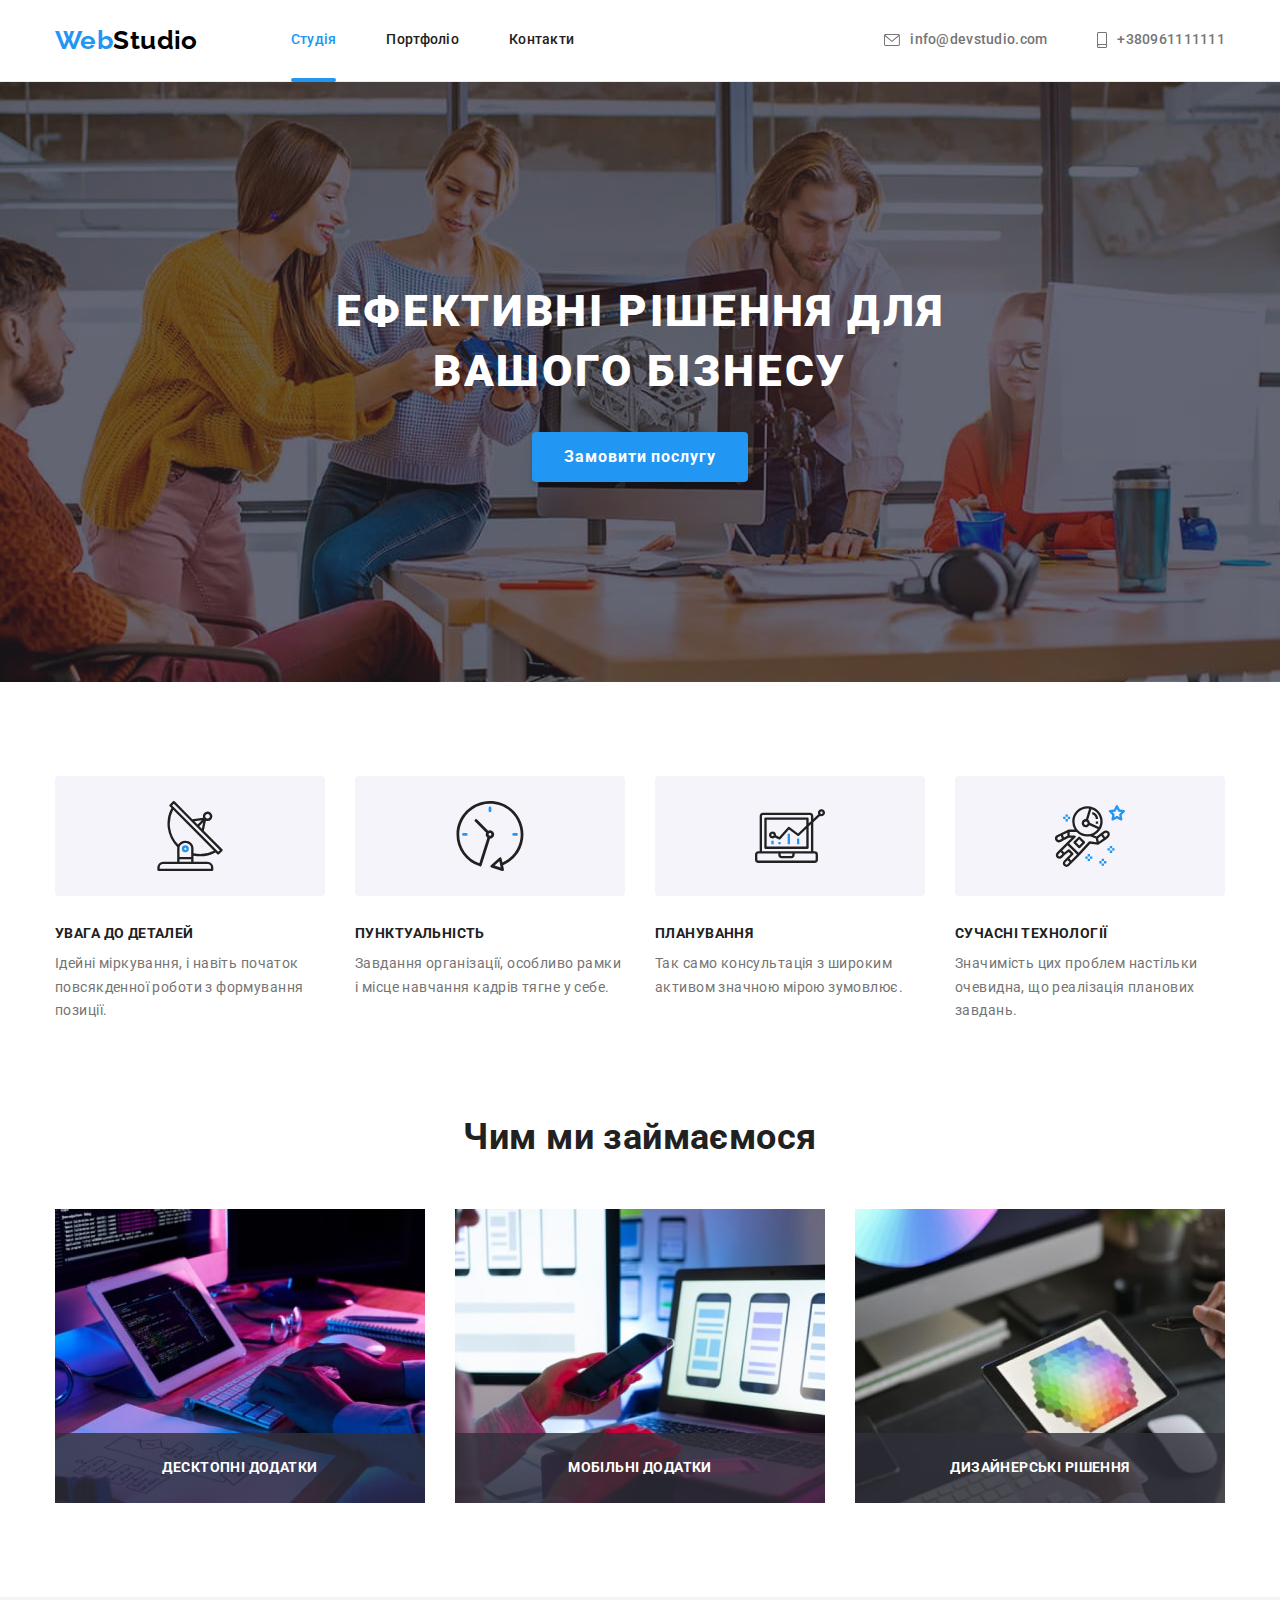
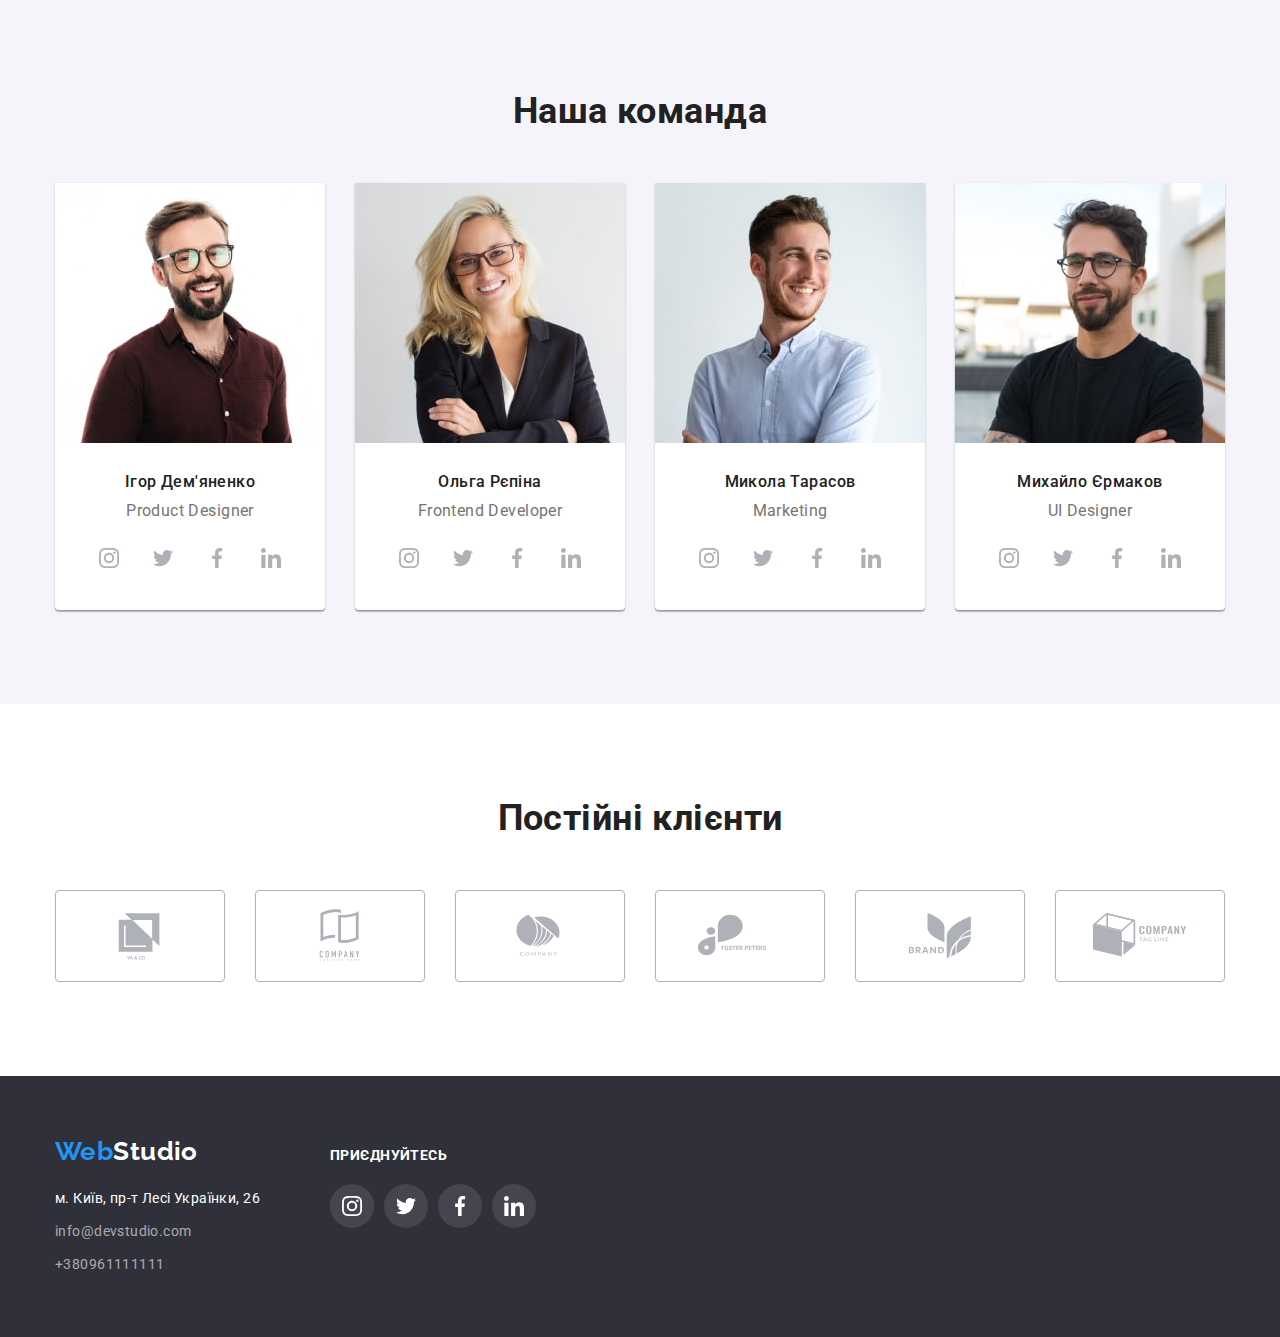
==== index.html @ 8d47d7c8 "start" ====
<!DOCTYPE html>
<html lang="uk">

<head>
    <meta charset="UTF-8" />
    <meta http-equiv="X-UA-Compatible" content="IE=edge" />
    <meta name="viewport" content="width=device-width, initial-scale=1.0" />
    <title>WebStudio</title>

    <link rel="preconnect" href="https://fonts.googleapis.com" />
    <link rel="preconnect" href="https://fonts.gstatic.com" crossorigin />
    <link
        href="https://fonts.googleapis.com/css2?family=Raleway:wght@700&family=Roboto:wght@400;500;700;900&display=swap"
        rel="stylesheet" />
    <link rel="stylesheet" href="https://cdn.jsdelivr.net/npm/modern-normalize@1.1.0/modern-normalize.min.css" />
    <link rel="stylesheet" href="./css/styles.css" />
</head>

<body>

    <header class="page-header">
        <div class="container header-wrap">
            <nav class="page-navigation navigation-wrap">
                <a class="link page-header-logo" href="./index.html" lang="en">
                    <span class="logo">Web</span>Studio
                </a>
                <ul class="list menu">
                    <li class="menu-item">
                        <a class="link menu-link current" href="./index.html">Студія</a>
                    </li>
                    <li class="menu-item">
                        <a class="link menu-link" href="./portfolio.html">Портфоліо</a>
                    </li>
                    <li class="menu-item">
                        <a class="link menu-link" href="#">Контакти</a>
                    </li>
                </ul>
            </nav>

            <ul class="list contact contact-wrap">
                <li class="contact-item">
                    <a class="link menu-contact" href="mailto:info@devstudio.com">
                        <svg aria-label="іконка конверт" class="contact-svg" width="16" height="12">
                            <use href="./images/icons.svg#icon-envelope"></use>
                        </svg>
                        info@devstudio.com</a>
                </li>
                <li class="contact-item">
                    <a class="link menu-contact" href="tel:+380961111111">
                        <svg aria-label="іконка телефон" class="contact-svg" width="10" height="16">
                            <use href="./images/icons.svg#icon-smartphone"></use>
                        </svg>
                        +380961111111</a>
                </li>
            </ul>
        </div>
    </header>

    <main>
        <section class="order order-wrap">
            <div class="container">
                <h1 class="order-text">Ефективні рішення для вашого бізнесу</h1>
                <button type="button" class="modal-open-btn" data-modal-open>Замовити послугу</button>
            </div>
        </section>

        <section class="features-section">
            <div class="container">

                <h2 class="hidden">Особливості</h2>

                <ul class="list specialty-list">

                    <li class="specialty">
                        <div class="features-box">
                            <svg aria-label="іконка антена" class="features-svg" width="70" height="70">
                                <use href="./images/icons.svg#icon-antenna"></use>
                            </svg>
                        </div>
                        <h3 class="specialty-main">Увага до деталей</h3>
                        <p class="specialty-item">
                            Ідейні міркування, і навіть початок повсякденної роботи з
                            формування позиції.
                        </p>
                    </li>

                    <li class="specialty">

                        <div class="features-box">
                            <svg aria-label="іконка годинник" class="features-svg" width="70" height="70">
                                <use href="./images/icons.svg#icon-clock"></use>
                            </svg>
                        </div>

                        <h3 class="specialty-main">Пунктуальність</h3>

                        <p class="specialty-item">
                            Завдання організації, особливо рамки і місце навчання кадрів тягне
                            у себе.
                        </p>
                    </li>

                    <li class="specialty">

                        <div class="features-box">
                            <svg aria-label="іконка діаграма" class="features-svg" width="70" height="70">
                                <use href="./images/icons.svg#icon-diagram"></use>
                            </svg>
                        </div>

                        <h3 class="specialty-main">Планування</h3>

                        <p class="specialty-item">
                            Так само консультація з широким активом значною мірою зумовлює.
                        </p>
                    </li>

                    <li class="specialty">

                        <div class="features-box">
                            <svg aria-label="іконка астронавт" class="features-svg" width="70" height="70">
                                <use href="./images/icons.svg#icon-astronaut"></use>
                            </svg>
                        </div>

                        <h3 class="specialty-main">Сучасні технології</h3>

                        <p class="specialty-item">
                            Значимість цих проблем настільки очевидна, що реалізація планових
                            завдань.
                        </p>
                    </li>
                </ul>
            </div>

        </section>

        <section class="propositions-section">
            <div class="container">

                <h2 class="propositions-title">Чим ми займаємося</h2>

                <ul class="list propositions-list">

                    <li class="propositions-items">
                        <img class="propositions-img" src="./images/box_1-min.jpg" alt="Працює за комп'ютером"
                            width="370" />
                        <p class="image-overlay">Десктопні додатки</p>
                    </li>

                    <li class="propositions-items">
                        <img class="propositions-img" src="./images/box_2-min.jpg" alt="Тримає телефон в руці"
                            width="370" />
                        <p class="image-overlay">Мобільні додатки</p>
                    </li>

                    <li class="propositions-items">
                        <img class="propositions-img" src="./images/box_3-min.jpg" alt="Планшет в руках" width="370" />
                        <p class="image-overlay">Дизайнерські рішення</p>
                    </li>

                </ul>
            </div>
        </section>

        <section class="our-team">

            <div class="container">

                <h2 class="our-team-title">Наша команда</h2>

                <ul class="list our-team-list">

                    <li class="our-team-item">
                        <img class="our-team-img" src="./images/igor-min.jpg" alt="Усміхнений хлопець в окулярах"
                            width="270" height="260" />

                        <div class="our-team-wrap">

                            <h3 class="our-team-name">Ігор Дем'яненко</h3>
                            <p class="our-team-job">Product Designer</p>

                            <ul class="social-list list">

                                <li class="social-list-item">
                                    <a href="#" class="social-list-link">
                                        <svg aria-label="іконка інстаграм" class="social-list-icon">
                                            <use href="./images/icons.svg#icon-instagram"></use>
                                        </svg>
                                    </a>
                                </li>
                                <li class="social-list-item">
                                    <a href="#" class="social-list-link">
                                        <svg aria-label="іконка твіттер" class="social-list-icon">
                                            <use href="./images/icons.svg#icon-twitter"></use>
                                        </svg>
                                    </a>
                                </li>
                                <li class="social-list-item">
                                    <a href="#" class="social-list-link">
                                        <svg aria-label="іконка фейсбук" class="social-list-icon">
                                            <use href="./images/icons.svg#icon-facebook"></use>
                                        </svg>
                                    </a>
                                </li>
                                <li class="social-list-item">
                                    <a href="#" class="social-list-link">
                                        <svg aria-label="іконка линкедін" class="social-list-icon">
                                            <use href="./images/icons.svg#icon-linkedin"></use>
                                        </svg>
                                    </a>
                                </li>
                            </ul>
                        </div>
                    </li>
                    <li class="our-team-item">

                        <img class="our-team-img" src="./images/olga-min.jpg" alt="Усміхнена дівчина в окулярах"
                            width="270" height="260" />

                        <div class="our-team-wrap">

                            <h3 class="our-team-name">Ольга Рєпіна</h3>
                            <p class="our-team-job">Frontend Developer</p>

                            <ul class="social-list list">

                                <li class="social-list-item">
                                    <a href="#" class="social-list-link">
                                        <svg aria-label="іконка інстаграм" class="social-list-icon">
                                            <use href="./images/icons.svg#icon-instagram"></use>
                                        </svg>
                                    </a>
                                </li>
                                <li class="social-list-item">
                                    <a href="#" class="social-list-link">
                                        <svg aria-label="іконка твіттер" class="social-list-icon">
                                            <use href="./images/icons.svg#icon-twitter"></use>
                                        </svg>
                                    </a>
                                </li>
                                <li class="social-list-item">
                                    <a href="#" class="social-list-link">
                                        <svg aria-label="іконка фейсбук" class="social-list-icon">
                                            <use href="./images/icons.svg#icon-facebook"></use>
                                        </svg>
                                    </a>
                                </li>
                                <li class="social-list-item">
                                    <a href="#" class="social-list-link">
                                        <svg aria-label="іконка линкедін" class="social-list-icon">
                                            <use href="./images/icons.svg#icon-linkedin"></use>
                                        </svg>
                                    </a>
                                </li>
                            </ul>

                        </div>

                    </li>
                    <li class="our-team-item">

                        <img class="our-team-img" src="./images/nikolai-min.jpg"
                            alt="Усміхнений хлопець в білій рубашці" width="270" height="260" />

                        <div class="our-team-wrap">

                            <h3 class="our-team-name">Микола Тарасов</h3>
                            <p class="our-team-job">Marketing</p>

                            <ul class="social-list list">

                                <li class="social-list-item">
                                    <a href="#" class="social-list-link">
                                        <svg aria-label="іконка інстаграм" class="social-list-icon">
                                            <use href="./images/icons.svg#icon-instagram"></use>
                                        </svg>
                                    </a>
                                </li>
                                <li class="social-list-item">
                                    <a href="#" class="social-list-link">
                                        <svg aria-label="іконка твіттер" class="social-list-icon">
                                            <use href="./images/icons.svg#icon-twitter"></use>
                                        </svg>
                                    </a>
                                </li>
                                <li class="social-list-item">
                                    <a href="#" class="social-list-link">
                                        <svg aria-label="іконка фейсбук" class="social-list-icon">
                                            <use href="./images/icons.svg#icon-facebook"></use>
                                        </svg>
                                    </a>
                                </li>
                                <li class="social-list-item">
                                    <a href="#" class="social-list-link">
                                        <svg aria-label="іконка линкедін" class="social-list-icon">
                                            <use href="./images/icons.svg#icon-linkedin"></use>
                                        </svg>
                                    </a>
                                </li>
                            </ul>
                        </div>
                    </li>

                    <li class="our-team-item">

                        <img class="our-team-img" src="./images/mihail-min.jpg" alt="Усміхнений хлопець на вулиці"
                            width="270" height="260" />

                        <div class="our-team-wrap">

                            <h3 class="our-team-name">Михайло Єрмаков</h3>
                            <p class="our-team-job">UI Designer</p>

                            <ul class="social-list list">

                                <li class="social-list-item">
                                    <a href="#" class="social-list-link">
                                        <svg aria-label="іконка інстаграм" class="social-list-icon">
                                            <use href="./images/icons.svg#icon-instagram"></use>
                                        </svg>
                                    </a>
                                </li>
                                <li class="social-list-item">
                                    <a href="#" class="social-list-link">
                                        <svg aria-label="іконка твіттер" class="social-list-icon">
                                            <use href="./images/icons.svg#icon-twitter"></use>
                                        </svg>
                                    </a>
                                </li>
                                <li class="social-list-item">
                                    <a href="#" class="social-list-link">
                                        <svg aria-label="іконка фейсбук" class="social-list-icon">
                                            <use href="./images/icons.svg#icon-facebook"></use>
                                        </svg>
                                    </a>
                                </li>
                                <li class="social-list-item">
                                    <a href="#" class="social-list-link">
                                        <svg aria-label="іконка линкедін" class="social-list-icon">
                                            <use href="./images/icons.svg#icon-linkedin"></use>
                                        </svg>
                                    </a>
                                </li>
                            </ul>
                        </div>
                    </li>
                </ul>
            </div>
        </section>

        <section class="regular-clients">

            <div class="container regular-clients-box">

                <h2 class="regular-clients-title">Постійні клієнти</h2>

                <ul class="regular-clients-list list">
                    <li class="regular-clients-item">
                        <a href="#" class="regular-clients-link">
                            <svg class="regular-clients-icon">
                                <use href="./images/icons.svg#icon-logo-1"></use>
                            </svg>
                        </a>
                    </li>
                    <li class="regular-clients-item">
                        <a href="#" class="regular-clients-link">
                            <svg class="regular-clients-icon">
                                <use href="./images/icons.svg#icon-logo-2"></use>
                            </svg>
                        </a>
                    </li>
                    <li class="regular-clients-item">
                        <a href="#" class="regular-clients-link">
                            <svg class="regular-clients-icon">
                                <use href="./images/icons.svg#icon-logo-3"></use>
                            </svg>
                        </a>
                    </li>
                    <li class="regular-clients-item">
                        <a href="#" class="regular-clients-link">
                            <svg class="regular-clients-icon">
                                <use href="./images/icons.svg#icon-logo-4"></use>
                            </svg>
                        </a>
                    </li>
                    <li class="regular-clients-item">
                        <a href="#" class="regular-clients-link">
                            <svg class="regular-clients-icon">
                                <use href="./images/icons.svg#icon-logo-5"></use>
                            </svg>
                        </a>
                    </li>
                    <li class="regular-clients-item">
                        <a href="#" class="regular-clients-link">
                            <svg class="regular-clients-icon">
                                <use href="./images/icons.svg#icon-logo-6"></use>
                            </svg>
                        </a>
                    </li>
                </ul>
            </div>
        </section>
    </main>

    <footer class="bottom">
        <div class="container bottom-wrap">
            <div class="footer-wrap">
                <a class="link page-footer-logo" href="./index.html" lang="en">
                    <span class="logo">Web</span>Studio
                </a>
                <address class="bottom-contact">
                    <ul class="list bottom-list">
                        <li>
                            <a class="link bottom-address" href="https://goo.gl/maps/NDn8TdWgSY5vLWYKA" target="_blank"
                                rel="noopener noreferrer nofollow">м. Київ,
                                пр-т Лесі Українки, 26</a>

                        </li>
                        <li><a class="link bottom-address-tel-mail"
                                href="mailto:info@devstudio.com:">info@devstudio.com</a>
                        </li>
                        <li><a class="link bottom-address-tel-mail" href="tel:+380961111111">+380961111111</a></li>
                    </ul>
                </address>
            </div>

            <div class="footer-join">
                <h3 class="footer-join-title">приєднуйтесь</h3>
                <ul class="footer-social-list list">

                    <li class="footer-social-list-item">
                        <a href="#" class="footer-social-list-link">
                            <svg aria-label="іконка інстаграм" class="footer-social-list-icon">
                                <use href="./images/icons.svg#icon-instagram"></use>
                            </svg>
                        </a>
                    </li>
                    <li class="footer-social-list-item">
                        <a href="#" class="footer-social-list-link">
                            <svg aria-label="іконка твіттер" class="footer-social-list-icon">
                                <use href="./images/icons.svg#icon-twitter"></use>
                            </svg>
                        </a>
                    </li>
                    <li class="footer-social-list-item">
                        <a href="#" class="footer-social-list-link">
                            <svg aria-label="іконка фейсбук" class="footer-social-list-icon">
                                <use href="./images/icons.svg#icon-facebook"></use>
                            </svg>
                        </a>
                    </li>
                    <li class="footer-social-list-item">
                        <a href="#" class="footer-social-list-link">
                            <svg aria-label="іконка линкедін" class="footer-social-list-icon">
                                <use href="./images/icons.svg#icon-linkedin"></use>
                            </svg>
                        </a>
                    </li>
                </ul>
            </div>
        </div>
    </footer>
    <div class="backdrop is-hidden" data-modal>
        <div class="modal">
            <button type="button" class="modal-close-btn" data-modal-close>
                <svg class="modal-close-icon" width="18" height="18">
                    <use href="./images/icons.svg#icon-close"></use>
                </svg>
            </button>
        </div>
    </div>
    <script src="./js/modal.js"></script>
</body>

</html>
---- css/styles.css ----
:root {
    --primary-font-color: #212121;
    --secondary-font-color: #ffffff;
    --main-logo-color: #2196f3;
    --alternative-font-color: #757575;
    --order-background-color: #2f303a;
    --page-header-logo-color: #000000;
    --portfolio-select-list-background-color: #f5f4fa;
    --modal-open-btn-background-color: #188ce8;
    --bottom-address-tel-mail-color: rgba(255, 255, 255, 0.6);
    --icon-svg-color: #afb1b8;
    --border-color: #eeeeee;
    --bold-font: 500;
    --transparent-black: rgba(255, 255, 255, 0.1);
    --transition-time: 250ms;
    --transition-function: cubic-bezier(0.4, 0, 0.2, 1);
    --bg-image-overlay: rgba(47, 48, 58, 0.8);
    --bg-portfolio-overlay: rgba(33, 150, 243, 0.9);
    --backdrop-bg-color: rgba(0, 0, 0, 0.2);
    --shadow-border-color: rgba(0, 0, 0, 0.1);
    --btn-box-shadow-color: rgba(0, 0, 0, 0.15);
}

body {
    font-size: 14px;
    font-weight: 400;
    font-family: "Roboto", sans-serif;
    color: var(--primary-font-color);
    background-color: var(--secondary-font-color);
    letter-spacing: 0.03em;
}

h1,
h2,
h3,
h4,
p {
    margin-top: 0;
    margin-bottom: 0;
}

ul,
ol {
    margin-top: 0;
    margin-bottom: 0;
    padding-left: 0;
}
.link {
    text-decoration: none;
}
.list {
    list-style: none;
}
img {
    display: block;
}
button {
    cursor: pointer;
    border: none;
}
address {
    font-style: normal;
}
.hidden {
    position: absolute;
    white-space: nowrap;
    width: 1px;
    height: 1px;
    overflow: hidden;
    border: 0;
    padding: 0;
    clip-path: inset(50%);
    margin: -1px;
}
.menu-link.current {
    color: var(--main-logo-color);
    position: relative;
}
.current::after {
    content: "";
    display: block;
    position: absolute;
    bottom: -2px;
    width: 100%;
    height: 4px;
    border-radius: 2px;
    background-color: var(--main-logo-color);
}
.page-header-logo {
    font-family: "Raleway", sans-serif;
    font-weight: 700;
    font-size: 26px;
    line-height: 1.2;
    color: var(--page-header-logo-color);
    margin-right: 93px;
    padding-top: 25px;
    padding-bottom: 25px;
}
.logo {
    color: var(--main-logo-color);
}
.menu-link {
    font-weight: var(--bold-font);
    line-height: 1.14;
    letter-spacing: 0.02em;
    color: var(--primary-font-color);
    display: inline-block;
    padding-top: 32px;
    padding-bottom: 32px;
    transition-property: color;
    transition-duration: var(--transition-time);
    transition-timing-function: var(--transition-function);
}
.menu-contact {
    font-weight: var(--bold-font);
    line-height: 1.14;
    letter-spacing: 0.02em;
    color: var(--alternative-font-color);
    display: inline-block;
    padding-top: 32px;
    padding-bottom: 32px;
    display: flex;
    align-items: center;
    fill: currentColor;
    transition-property: color;
    transition-duration: var(--transition-time);
    transition-timing-function: var(--transition-function);
}
.menu-contact svg {
    margin-right: 10px;
}

/* .order { */

/* } */
.order-text {
    font-weight: 900;
    font-size: 44px;
    line-height: 1.36;
    text-align: center;
    letter-spacing: 0.06em;
    text-transform: uppercase;
    color: var(--secondary-font-color);
    width: 700px;
    margin-left: auto;
    margin-right: auto;
}
.modal-open-btn {
    background-color: var(--main-logo-color);
    font-weight: 700;
    font-size: 16px;
    line-height: 1.88;
    display: block;
    letter-spacing: 0.06em;
    color: var(--secondary-font-color);
    margin-left: auto;
    margin-right: auto;
    margin-top: 30px;
    width: 216px;
    height: 50px;
    border-radius: 4px;
    box-shadow: 0px 4px 4px var(--btn-box-shadow-color);
    transition-property: background-color;
    transition-duration: var(--transition-time);
    transition-timing-function: var(--transition-function);
}

.modal-open-btn:hover,
.modal-open-btn:focus {
    background: var(--modal-open-btn-background-color);
}
.menu-link:hover,
.menu-link:focus,
.menu-contact:hover,
.menu-contact:focus {
    color: var(--main-logo-color);
}
.specialty-main {
    font-size: inherit;
    font-weight: 700;
    line-height: 1.14;
    text-transform: uppercase;
    color: var(--primary-font-color);
    margin-bottom: 10px;
}
.specialty-item {
    line-height: 1.7;
    color: var(--alternative-font-color);
}
.propositions-title {
    font-weight: 700;
    font-size: 36px;
    line-height: 1.16;
    text-align: center;
    color: var(--primary-font-color);
    margin-bottom: 50px;
}
.our-team {
    background: var(--portfolio-select-list-background-color);
    padding-top: 94px;
    padding-bottom: 94px;
}
.our-team-title {
    font-weight: 700;
    font-size: 36px;
    line-height: 1.16;
    text-align: center;
    color: var(--primary-font-color);
    margin-bottom: 50px;
}
.our-team-item {
    background: var(--secondary-font-color);
    box-shadow: 0px 1px 3px rgba(0, 0, 0, 0.12), 0px 1px 1px rgba(0, 0, 0, 0.14),
        0px 2px 1px rgba(0, 0, 0, 0.2);
    border-radius: 0px 0px 4px 4px;
}
.our-team-wrap {
    padding: 30px;
}
.our-team-name {
    margin-bottom: 10px;
}
.our-team-name {
    font-weight: var(--bold-font);
    font-size: 16px;
    line-height: 1.18;
    text-align: center;
    color: var(--primary-font-color);
}

.our-team-job {
    font-size: 16px;
    line-height: 1.18;
    text-align: center;
    color: var(--alternative-font-color);
    margin-bottom: 16px;
}
.social-list {
    display: flex;
    justify-content: center;
    column-gap: 10px;
}
.social-list-link {
    display: flex;
    align-items: center;
    justify-content: center;
    width: 44px;
    height: 44px;
    border-radius: 50%;
    background-color: var(--secondary-font-color);
    color: var(--icon-svg-color);
    fill: currentColor;
    transition-property: background-color, color;
    transition-duration: var(--transition-time);
    transition-timing-function: var(--transition-function);
}
.social-list-link:hover,
.social-list-link:focus {
    background-color: var(--main-logo-color);
    color: var(--secondary-font-color);
}
.social-list-icon {
    width: 20px;
    height: 20px;
}

.bottom {
    background: var(--order-background-color);
    padding-top: 60px;
    padding-bottom: 60px;
}
.page-footer-logo {
    font-family: "Raleway", sans-serif;
    font-weight: 700;
    font-size: 26px;
    line-height: 1.2;
    color: var(--secondary-font-color);
    margin-bottom: 20px;
}
.bottom-address {
    font-style: normal;
    line-height: 1.7;
    color: var(--secondary-font-color);
    transition-property: color;
    transition-duration: var(--transition-time);
    transition-timing-function: var(--transition-function);
}
.bottom-address-tel-mail {
    font-style: normal;
    line-height: 1.7;
    color: var(--bottom-address-tel-mail-color);
}
.bottom-address:hover,
.bottom-address:focus,
.bottom-address-tel-mail:hover,
.bottom-address-tel-mail:focus {
    color: var(--main-logo-color);
}
.portfolio-section {
    padding-top: 94px;
    padding-bottom: 94px;
}
.portfolio-select-list button {
    background: var(--portfolio-select-list-background-color);
    border-radius: 4px;
    font-family: inherit;
    font-style: inherit;
    font-weight: var(--bold-font);
    font-size: 16px;
    line-height: 1.6;
    text-align: center;
    color: var(--primary-font-color);
    min-width: 73px;
    padding: 6px 22px;
    transition-property: background-color, color, box-shadow;
    transition-duration: var(--transition-time);
    transition-timing-function: var(--transition-function);
}
.portfolio-select-list button:hover,
.portfolio-select-list button:focus {
    background-color: var(--main-logo-color);
    color: var(--secondary-font-color);
    box-shadow: 0px 3px 1px var(--shadow-border-color),
        0px 1px 2px rgba(0, 0, 0, 0.08), 0px 2px 2px rgba(0, 0, 0, 0.12);
}
.portfolio-example-list h2 {
    font-weight: 700;
    font-size: 18px;
    line-height: 2;
    letter-spacing: 0.06em;
    color: var(--primary-font-color);
}

.portfolio-example-text {
    font-size: 16px;
    line-height: 1.9;
    color: var(--alternative-font-color);
    margin-top: 4px;
}
.container {
    width: 1200px;
    margin-left: auto;
    margin-right: auto;
    padding-left: 15px;
    padding-right: 15px;
}
.header-wrap {
    display: flex;
    justify-content: space-between;
}
.navigation-wrap {
    display: flex;
    justify-content: space-between;
}
.contact-wrap {
    display: flex;
}
.menu {
    display: flex;
}
.menu li {
    margin-right: 50px;
}
.menu-item:last-child {
    margin-right: 0px;
}
.contact-wrap li {
    margin-right: 50px;
}
.contact-item:last-child {
    margin-right: 0px;
}

.page-header {
    border-bottom: 1px solid #ececec;
}
.order-wrap {
    background: var(--order-background-color);
    padding-top: 200px;
    padding-bottom: 200px;
    background-image: linear-gradient(
            rgba(47, 48, 58, 0.4),
            rgba(47, 48, 58, 0.4)
        ),
        url("../images/background-image.jpg");

    background-size: 1600px 600px;
    background-repeat: no-repeat;
    background-position: center;
}
.features-section {
    padding-top: 94px;
    padding-bottom: 94px;
}
.specialty-list {
    display: flex;
}

.specialty {
    margin-right: 30px;
    width: 270px;
}
.specialty:last-child {
    margin-right: 0;
}
.features-box {
    display: flex;
    justify-content: center;
    align-items: center;
    background-color: var(--portfolio-select-list-background-color);
    border-radius: 4px;
    width: 270px;
    height: 120px;
    margin-bottom: 30px;
}

.propositions-section {
    padding-bottom: 94px;
}
.propositions-items {
    position: relative;
}

.propositions-list {
    display: flex;
    justify-content: space-between;
}
.propositions-items > .image-overlay {
    position: absolute;
    background-color: var(--bg-image-overlay);
    bottom: 0px;
    overflow: hidden;
    width: 370px;
    height: 70px;
    display: flex;
    justify-content: center;
    align-items: center;
    font-weight: 700;
    line-height: 1.14;
    text-align: center;
    text-transform: uppercase;
    color: var(--secondary-font-color);
}
.our-team-list {
    display: flex;
    justify-content: space-between;
}
.regular-clients {
    padding-top: 94px;
    padding-bottom: 94px;
}
.regular-clients-title {
    font-weight: 700;
    font-size: 36px;
    line-height: 1.16;
    text-align: center;
    color: var(--primary-font-color);
    margin-bottom: 50px;
}
.regular-clients-list {
    display: flex;
    justify-content: space-between;
}
.regular-clients-link {
    display: flex;
    justify-content: center;
    align-items: center;
    width: 170px;
    height: 92px;
    border: 1px solid;
    border-radius: 4px;
    color: var(--icon-svg-color);
    fill: currentColor;
    transition-property: border-color, color;
    transition-duration: var(--transition-time);
    transition-timing-function: var(--transition-function);
}
.regular-clients-link:hover,
.regular-clients-link:focus {
    color: var(--main-logo-color);
}
.regular-clients-icon {
    width: 106px;
    height: 60px;
}
.footer-wrap {
    display: flex;
    flex-direction: column;
}
.footer-join-title {
    font-size: inherit;
    font-weight: 700;
    line-height: 1.14;
    text-transform: uppercase;
    color: var(--secondary-font-color);
}

.bottom-list li {
    margin-bottom: 9px;
}
.bottom-list li:last-child {
    margin-bottom: 0;
}
.portfolio-select-list {
    display: flex;
    margin-bottom: 50px;
    justify-content: center;
}
.portfolio-select-list li:not(:last-child) {
    margin-right: 9px;
}
.portfolio-example-list {
    display: flex;
    flex-wrap: wrap;
    gap: 30px;
}

.portfolio-example-item {
    width: calc((100% - 2 * 30px) / 3);
}
.portfolio-example-link {
    display: block;

    transition-property: box-shadow;
    transition-duration: var(--transition-time);
    transition-timing-function: var(--transition-function);
}
.portfolio-example-link:hover,
.portfolio-example-link:focus {
    box-shadow: 0px 1px 1px rgba(0, 0, 0, 0.12), 0px 4px 4px rgba(0, 0, 0, 0.06),
        1px 4px 6px rgba(0, 0, 0, 0.16);
}

.portfolio-overlay-wrapper .portfolio-overlay {
    position: absolute;
    top: 0;
    left: 0;
    width: 100%;
    height: 100%;
    transform: translateY(100%);
    font-size: 18px;
    line-height: 1.56;
    color: var(--secondary-font-color);
    padding-top: 63px;
    padding-left: 24px;
    padding-right: 24px;
    padding-bottom: 24px;
    overflow: scroll;
    background-color: var(--bg-portfolio-overlay);
    transition-property: transform;
    transition-duration: var(--transition-time);
    transition-timing-function: var(--transition-function);
}
.portfolio-example-link:hover .portfolio-overlay-wrapper .portfolio-overlay,
.portfolio-example-link:focus .portfolio-overlay-wrapper .portfolio-overlay {
    transform: translateY(0%);
}
.portfolio-overlay-wrapper {
    position: relative;
    overflow: hidden;
}
.portfolio-example-wrap {
    padding: 20px 24px;
    border-right: 1px solid var(--border-color);
    border-left: 1px solid var(--border-color);
    border-bottom: 1px solid var(--border-color);
}

.bottom-wrap {
    display: flex;
    align-items: baseline;
}
.footer-join {
    display: flex;
    flex-direction: column;
    margin-left: 70px;
}
.footer-social-list {
    display: flex;
    justify-content: center;
    margin-top: 20px;
    column-gap: 10px;
}
.footer-social-list-link {
    display: flex;
    align-items: center;
    justify-content: center;
    width: 44px;
    height: 44px;
    border-radius: 50%;
    background: var(--transparent-black);
    color: var(--secondary-font-color);
    fill: currentColor;
    transition-property: background-color;
    transition-duration: var(--transition-time);
    transition-timing-function: var(--transition-function);
}
.footer-social-list-link:hover,
.footer-social-list-link:focus {
    background-color: var(--main-logo-color);
    color: var(--secondary-font-color);
}
.footer-social-list-icon {
    width: 20px;
    height: 20px;
}

.backdrop {
    position: fixed;
    top: 0;
    left: 0;
    z-index: 100;
    width: 100%;
    height: 100%;
    background-color: var(--backdrop-bg-color);
    transition-property: opacity, visibility;
    transition-duration: var(--transition-time);
    transition-timing-function: var(--transition-function);
}
.backdrop.is-hidden {
    visibility: hidden;
    opacity: 0;
    pointer-events: none;
}
.modal {
    position: absolute;
    top: 50%;
    left: 50%;
    transform: translate(-50%, -50%);
    width: 528px;
    height: 580px;
    background-color: var(--secondary-font-color);
}
.modal-close-btn {
    position: absolute;
    top: 8px;
    right: 8px;
    display: flex;
    align-items: center;
    justify-content: center;
    width: 30px;
    height: 30px;
    border-radius: 50%;
    background-color: transparent;
    border: 1px solid var(--shadow-border-color);
    padding: 0;
}
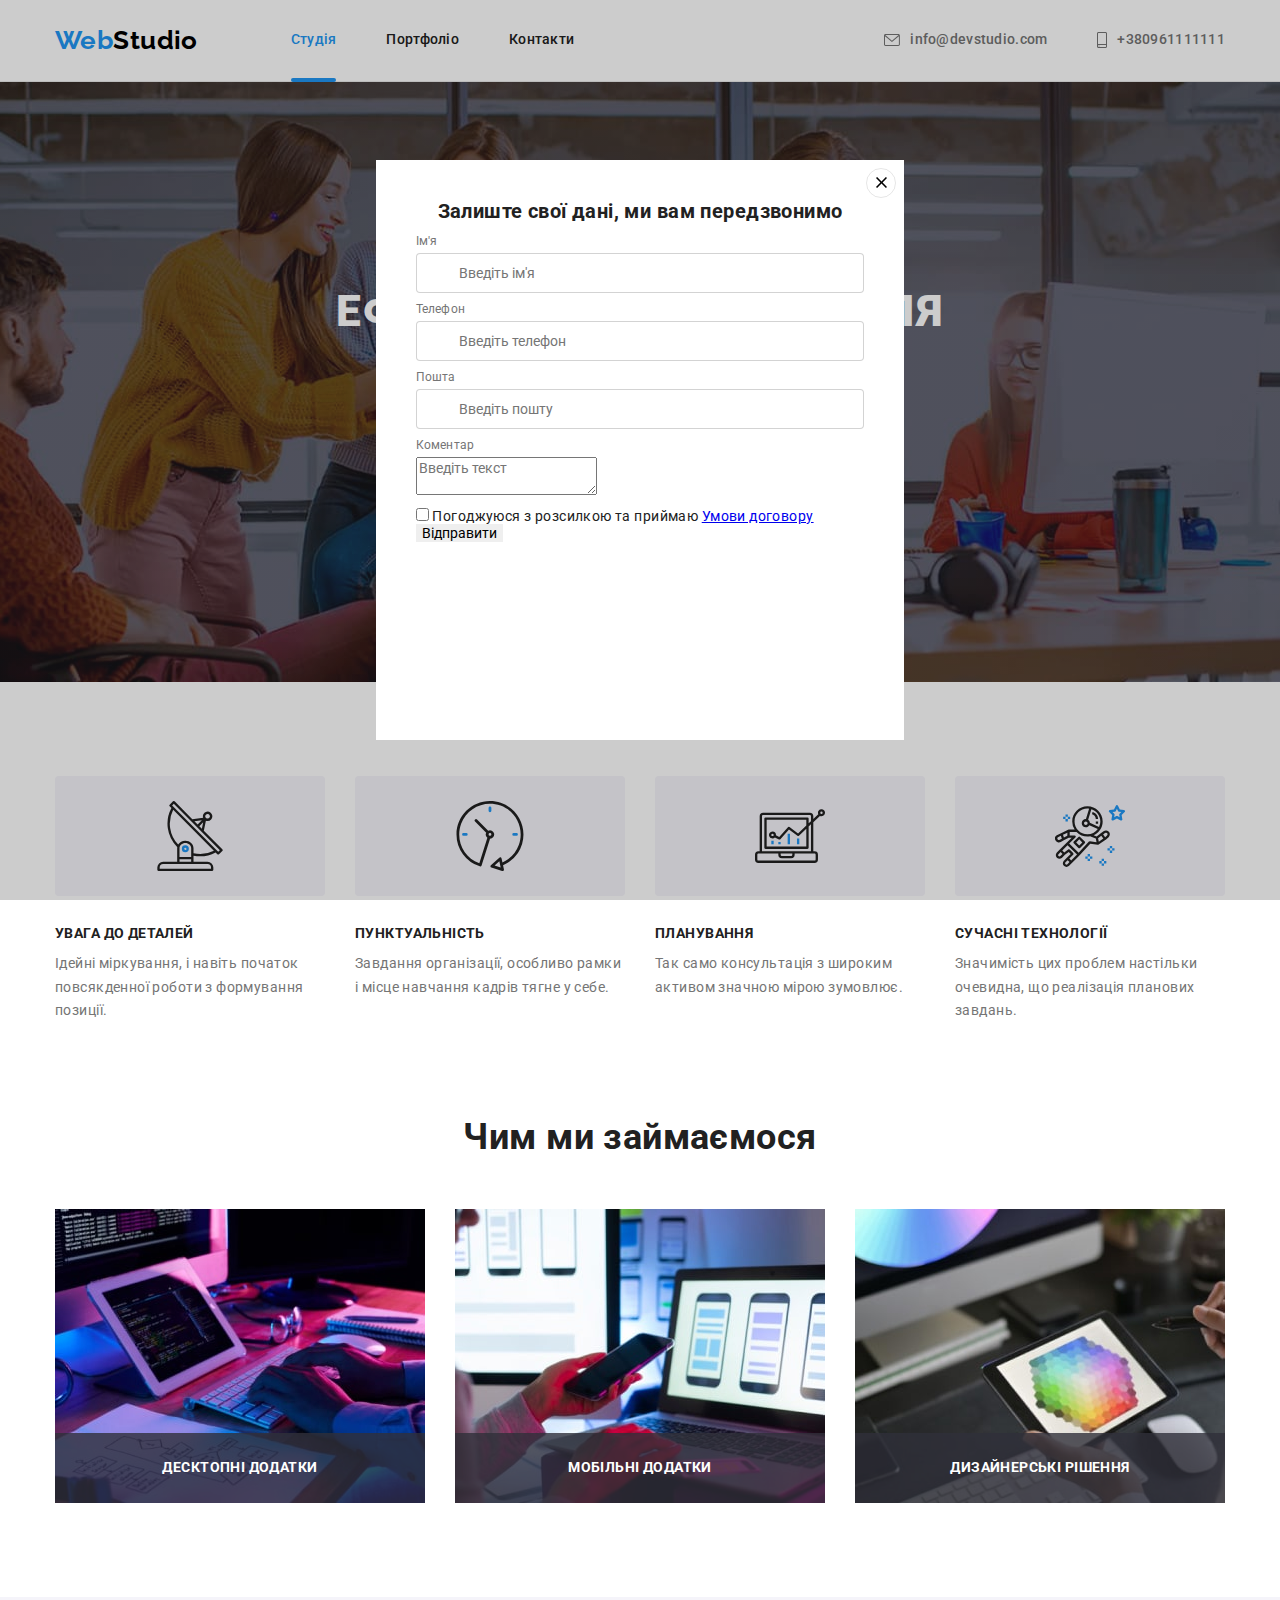
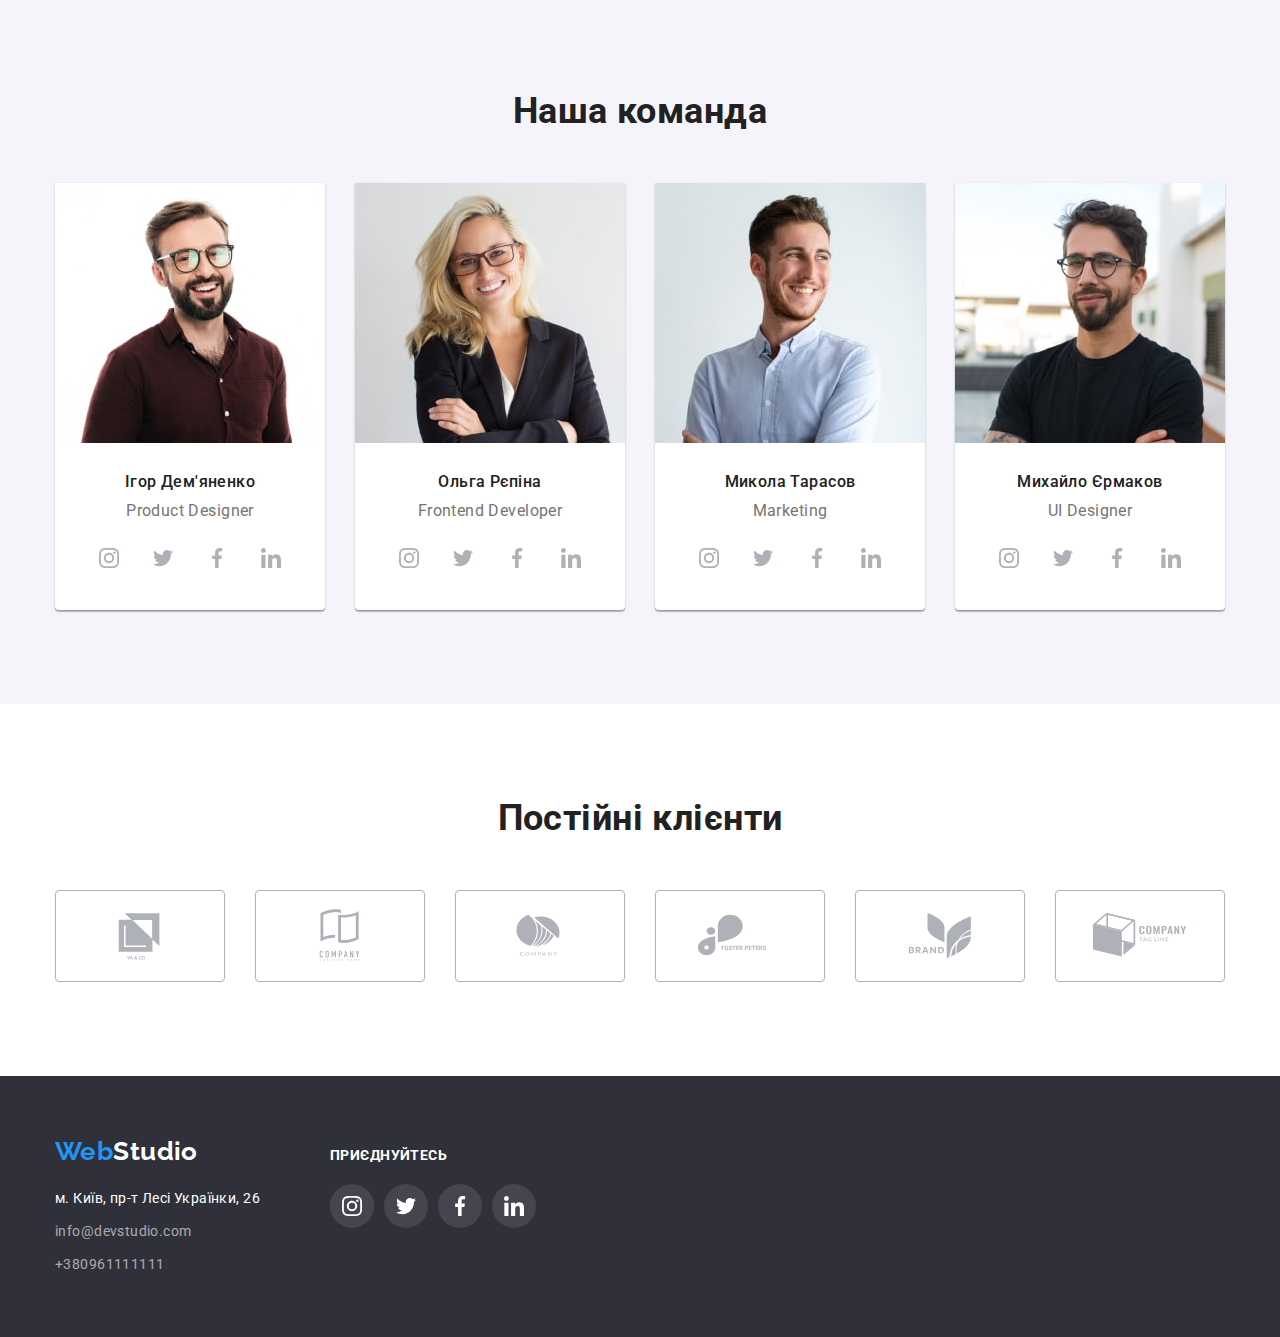
==== commit c4db52fb: "half added" ====
--- a/index.html
+++ b/index.html
@@ -461,13 +461,51 @@
             </div>
         </div>
     </footer>
-    <div class="backdrop is-hidden" data-modal>
+    <div class="backdrop" data-modal>
         <div class="modal">
             <button type="button" class="modal-close-btn" data-modal-close>
                 <svg class="modal-close-icon" width="18" height="18">
                     <use href="./images/icons.svg#icon-close"></use>
                 </svg>
             </button>
+            <!-- _____________________________________________________________________________________________ -->
+
+            <p class="modal-form-title">Залиште свої дані, ми вам передзвонимо</p>
+            <form class="modal-form">
+
+                <label class="modal-form-field">
+                    <span class="modal-form-field-desk">Ім'я</span>
+
+                    <input type="text" class="modal-form-input" required pattern="[a-zA-Zф-яА-ЯіІїЇ]+" name="user-name"
+                        placeholder="Введіть ім'я" />
+                </label>
+
+                <label class="modal-form-field">
+                    <span class="modal-form-field-desk">Телефон</span>
+
+                    <input type="tel" class="modal-form-input" required pattern="[0-9]{3}-[0-9]{3}-[0-9]{2}-[0-9]{2}"
+                        title="xxx-xxx-xx-xx" name="user-phone" placeholder="Введіть телефон" />
+                </label>
+
+                <label class="modal-form-field">
+                    <span class="modal-form-field-desk">Пошта</span>
+
+                    <input type="email" class="modal-form-input" required name="user-email"
+                        placeholder="Введіть пошту" />
+                </label>
+
+                <label class="modal-form-field">
+                    <span class="modal-form-field-desk">Коментар</span>
+
+                    <textarea name="user-message" class="modal-form-message" placeholder="Введіть текст"></textarea>
+                </label>
+
+                <label class="modal-form-check-field">
+                    <input type="checkbox" class="modal-form-check" required name="user-policy">
+                    Погоджуюся з розсилкою та приймаю <a href="#">Умови договору</a>
+                    <button type="submit" class="modal-form-submit">Відправити</button>
+                </label>
+            </form>
         </div>
     </div>
     <script src="./js/modal.js"></script>
--- a/css/styles.css
+++ b/css/styles.css
@@ -130,9 +130,6 @@
     margin-right: 10px;
 }
 
-/* .order { */
-
-/* } */
 .order-text {
     font-weight: 900;
     font-size: 44px;
@@ -623,6 +620,7 @@
     pointer-events: none;
 }
 .modal {
+    padding: 40px;
     position: absolute;
     top: 50%;
     left: 50%;
@@ -645,3 +643,36 @@
     border: 1px solid var(--shadow-border-color);
     padding: 0;
 }
+/* _____________________________________________________________________________ */
+.modal-form-title {
+    display: block;
+    font-weight: 700;
+    font-size: 20px;
+    line-height: 1.15;
+    text-align: center;
+    color: var(--primary-font-color);
+    margin-bottom: 12px;
+}
+.modal-form {
+    display: flex;
+    flex-direction: column;
+}
+.modal-form-field {
+    margin-bottom: 10px;
+}
+.modal-form-input {
+    width: 100%;
+    height: 40px;
+    border-radius: 4px;
+    border: 1px solid rgba(33, 33, 33, 0.2);
+    padding-left: 42px;
+}
+.modal-form-field-desk {
+    display: block;
+    font-weight: 400;
+    font-size: 12px;
+    line-height: 1.16;
+    letter-spacing: 0.01em;
+    color: var(--alternative-font-color);
+    margin-bottom: 4px;
+}
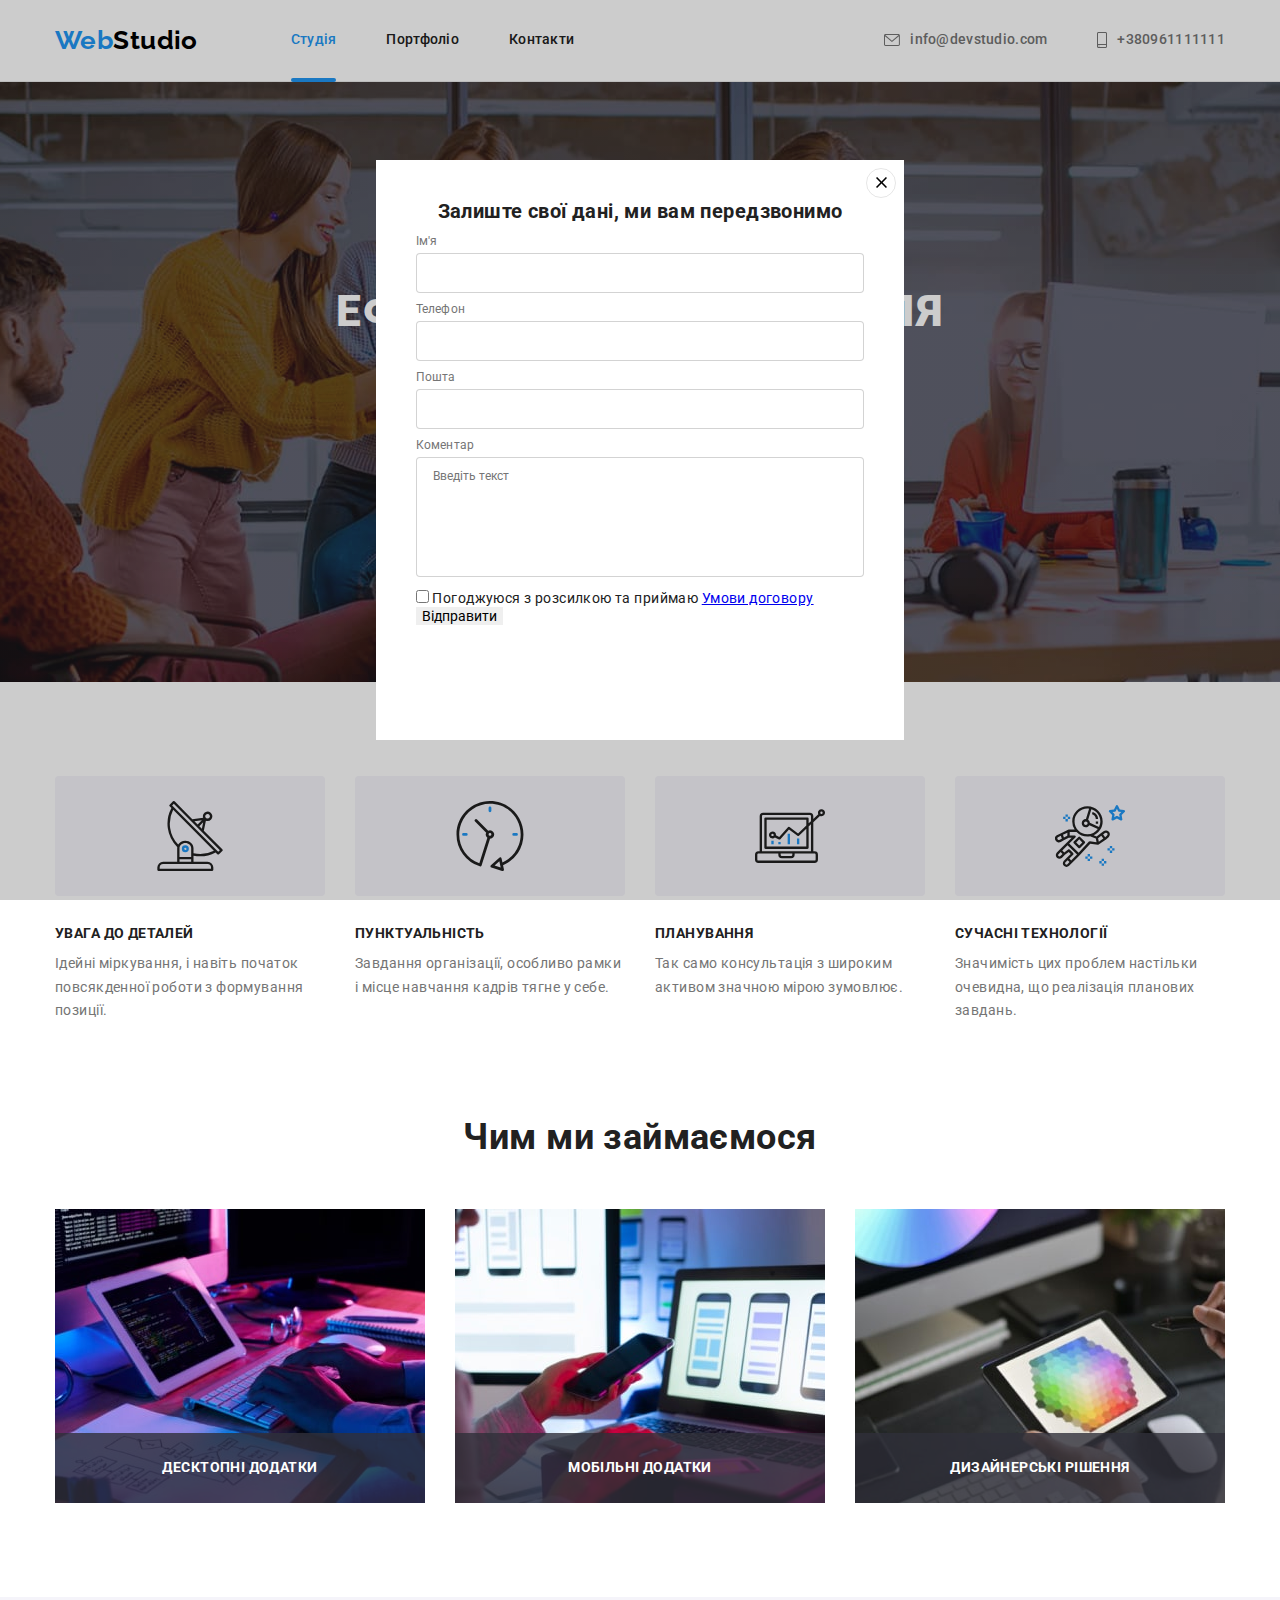
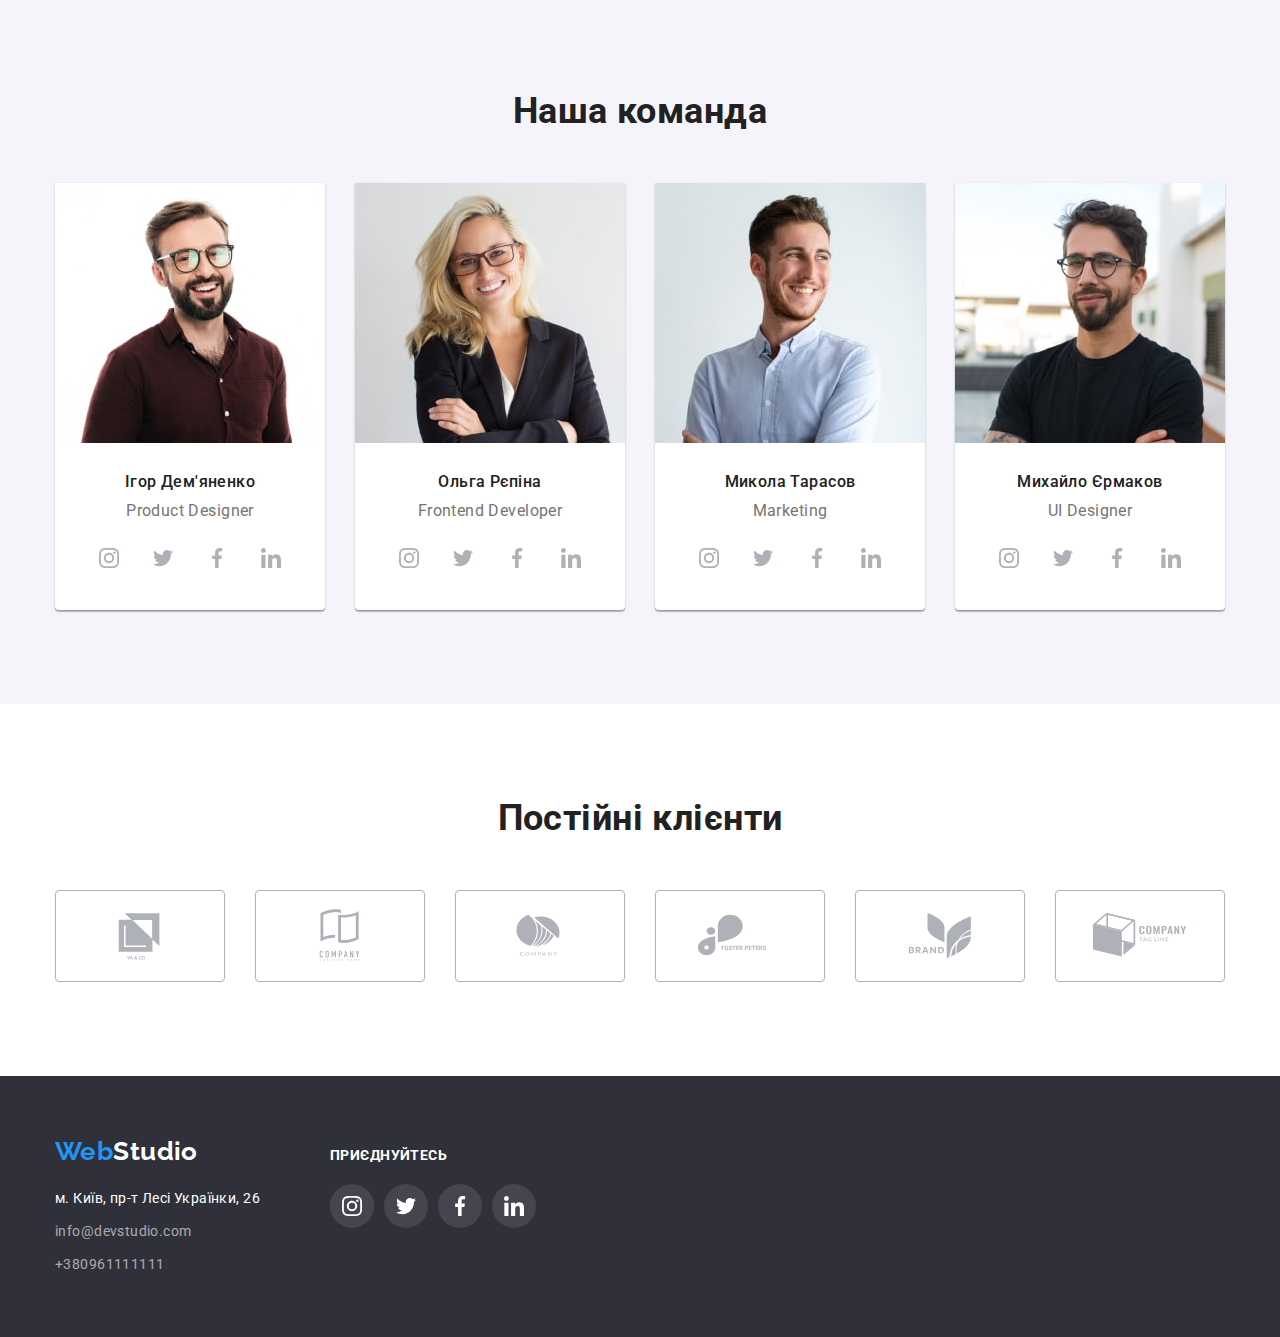
==== commit 426f0b89: "+ added" ====
--- a/index.html
+++ b/index.html
@@ -476,22 +476,21 @@
                 <label class="modal-form-field">
                     <span class="modal-form-field-desk">Ім'я</span>
 
-                    <input type="text" class="modal-form-input" required pattern="[a-zA-Zф-яА-ЯіІїЇ]+" name="user-name"
-                        placeholder="Введіть ім'я" />
+                    <input type="text" class="modal-form-input" required pattern="[a-zA-Zф-яА-ЯіІїЇ]+"
+                        name="user-name" />
                 </label>
 
                 <label class="modal-form-field">
                     <span class="modal-form-field-desk">Телефон</span>
 
                     <input type="tel" class="modal-form-input" required pattern="[0-9]{3}-[0-9]{3}-[0-9]{2}-[0-9]{2}"
-                        title="xxx-xxx-xx-xx" name="user-phone" placeholder="Введіть телефон" />
+                        title="xxx-xxx-xx-xx" name="user-phone" />
                 </label>
 
                 <label class="modal-form-field">
                     <span class="modal-form-field-desk">Пошта</span>
 
-                    <input type="email" class="modal-form-input" required name="user-email"
-                        placeholder="Введіть пошту" />
+                    <input type="email" class="modal-form-input" required name="user-email" />
                 </label>
 
                 <label class="modal-form-field">
--- a/css/styles.css
+++ b/css/styles.css
@@ -659,6 +659,7 @@
 }
 .modal-form-field {
     margin-bottom: 10px;
+    font-size: 12px;
 }
 .modal-form-input {
     width: 100%;
@@ -670,9 +671,16 @@
 .modal-form-field-desk {
     display: block;
     font-weight: 400;
-    font-size: 12px;
     line-height: 1.16;
     letter-spacing: 0.01em;
     color: var(--alternative-font-color);
     margin-bottom: 4px;
 }
+.modal-form-message {
+    width: 100%;
+    height: 120px;
+    resize: none;
+    border-radius: 4px;
+    border: 1px solid rgba(33, 33, 33, 0.2);
+    padding: 12px 16px;
+}
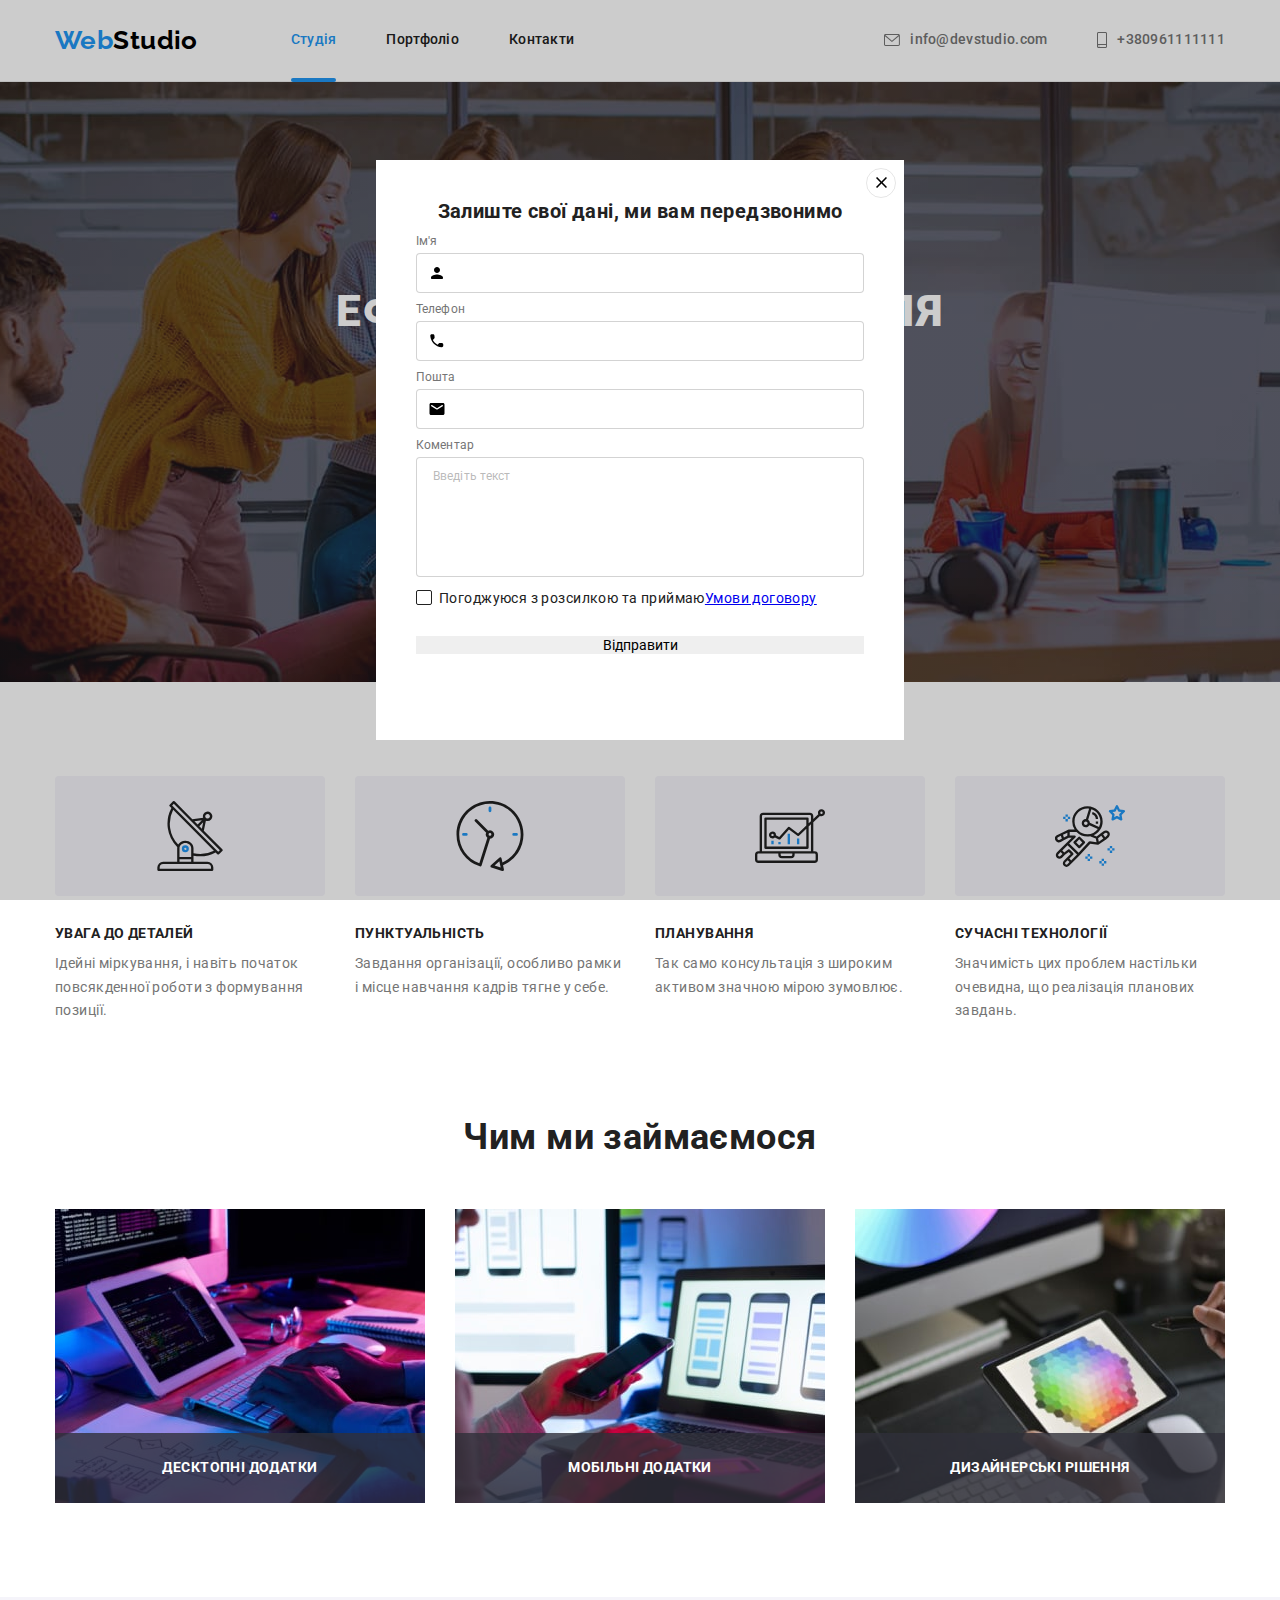
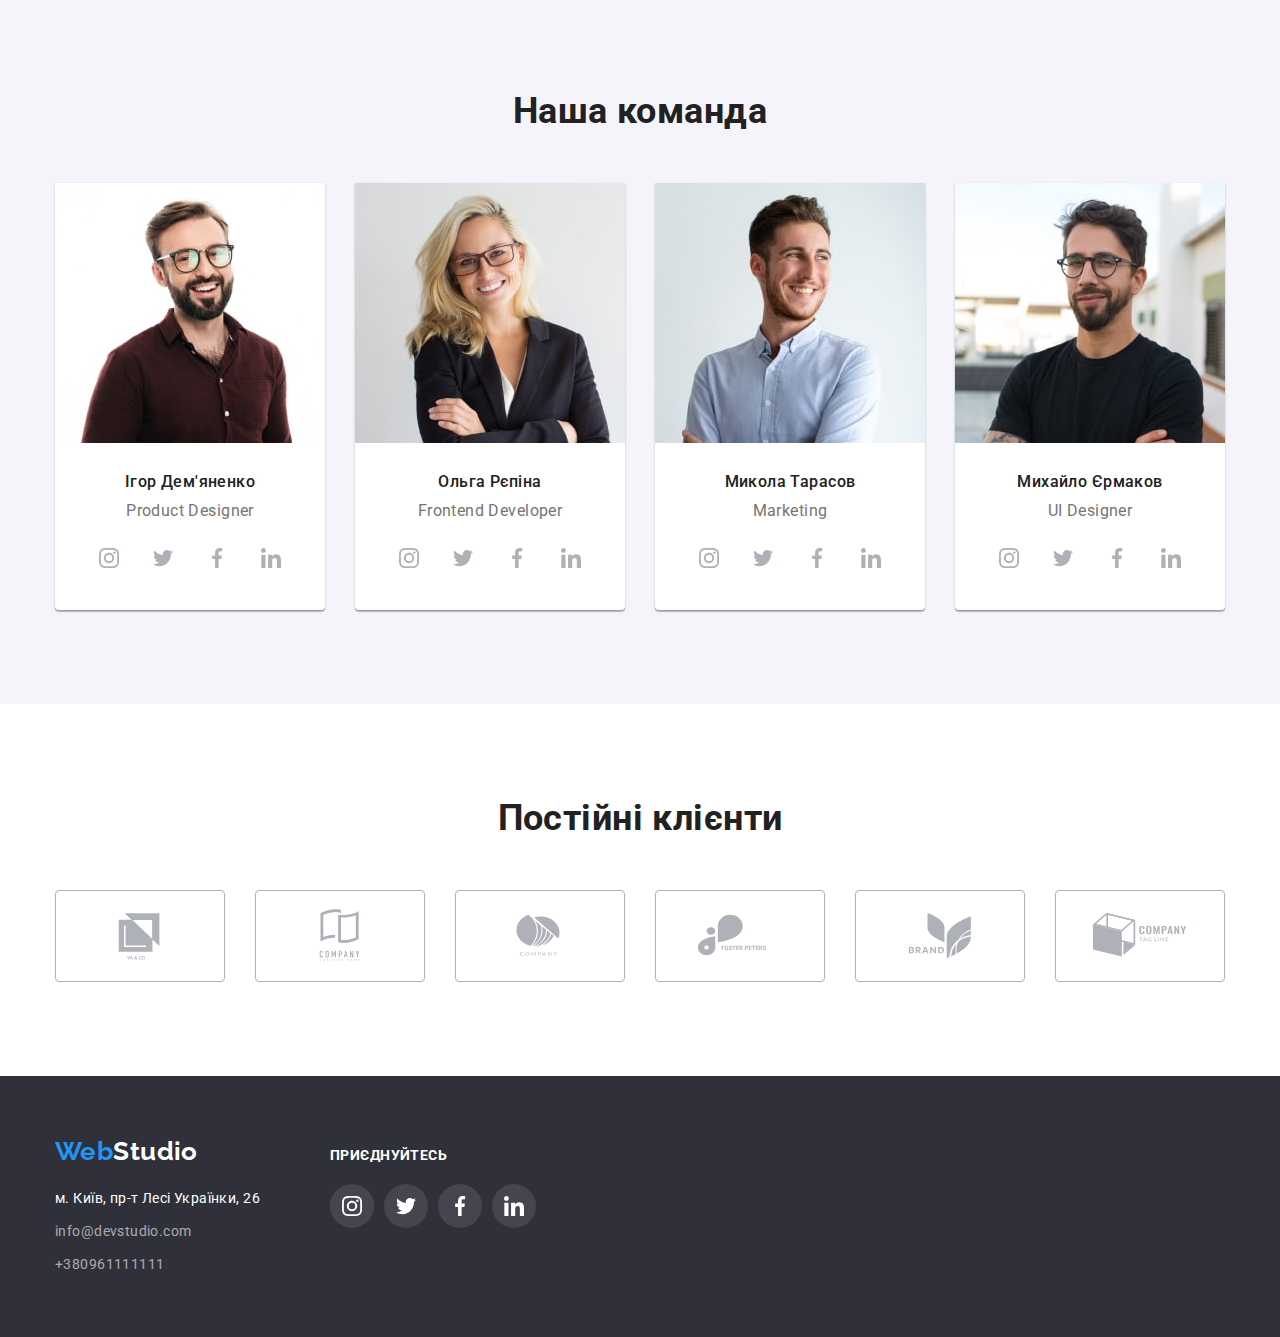
==== commit 29f4fa57: "added modal" ====
--- a/index.html
+++ b/index.html
@@ -474,23 +474,44 @@
             <form class="modal-form">
 
                 <label class="modal-form-field">
+
                     <span class="modal-form-field-desk">Ім'я</span>
 
-                    <input type="text" class="modal-form-input" required pattern="[a-zA-Zф-яА-ЯіІїЇ]+"
-                        name="user-name" />
+                    <span class="modal-form-input-wrapper">
+                        <input type="text" class="modal-form-input" required pattern="[a-zA-Zф-яА-ЯіІїЇ]+"
+                            name="user-name" />
+                        <svg class="modal-form-input-icon" width="18" height="18">
+                            <use href="images/icons.svg#icon-person-black"></use>
+                        </svg>
+                    </span>
+
                 </label>
 
                 <label class="modal-form-field">
+
                     <span class="modal-form-field-desk">Телефон</span>
 
-                    <input type="tel" class="modal-form-input" required pattern="[0-9]{3}-[0-9]{3}-[0-9]{2}-[0-9]{2}"
-                        title="xxx-xxx-xx-xx" name="user-phone" />
+                    <span class="modal-form-input-wrapper">
+                        <input type="tel" class="modal-form-input" required
+                            pattern="[0-9]{3}-[0-9]{3}-[0-9]{2}-[0-9]{2}" title="xxx-xxx-xx-xx" name="user-phone" />
+                        <svg class="modal-form-input-icon" width="18" height="18">
+                            <use href="images/icons.svg#icon-phone-blacks"></use>
+                        </svg>
+                    </span>
+
                 </label>
 
                 <label class="modal-form-field">
+
                     <span class="modal-form-field-desk">Пошта</span>
 
-                    <input type="email" class="modal-form-input" required name="user-email" />
+                    <span class="modal-form-input-wrapper">
+                        <input type="email" class="modal-form-input" required name="user-email" />
+                        <svg class="modal-form-input-icon" width="18" height="18">
+                            <use href="images/icons.svg#icon-email-black"></use>
+                        </svg>
+                    </span>
+
                 </label>
 
                 <label class="modal-form-field">
@@ -501,9 +522,14 @@
 
                 <label class="modal-form-check-field">
                     <input type="checkbox" class="modal-form-check" required name="user-policy">
+                    <svg class="modal-form-own-checkbox">
+                        <use class="modal-form-own-checkbox-icon" href="./images/icons.svg#icon-check"></use>
+                    </svg>
                     Погоджуюся з розсилкою та приймаю <a href="#">Умови договору</a>
-                    <button type="submit" class="modal-form-submit">Відправити</button>
+
                 </label>
+
+                <button type="submit" class="modal-form-submit">Відправити</button>
             </form>
         </div>
     </div>
--- a/css/styles.css
+++ b/css/styles.css
@@ -19,6 +19,7 @@
     --backdrop-bg-color: rgba(0, 0, 0, 0.2);
     --shadow-border-color: rgba(0, 0, 0, 0.1);
     --btn-box-shadow-color: rgba(0, 0, 0, 0.15);
+    --placeholder-color: rgba(117, 117, 117, 0.5);
 }
 
 body {
@@ -643,6 +644,12 @@
     border: 1px solid var(--shadow-border-color);
     padding: 0;
 }
+.modal-close-btn:hover {
+    fill: var(--main-logo-color);
+    transition-property: fill;
+    transition-duration: var(--transition-time);
+    transition-timing-function: var(--transition-function);
+}
 /* _____________________________________________________________________________ */
 .modal-form-title {
     display: block;
@@ -659,7 +666,19 @@
 }
 .modal-form-field {
     margin-bottom: 10px;
+}
+.modal-form-field-desk {
+    display: block;
     font-size: 12px;
+    font-weight: 400;
+    line-height: 1.16;
+    letter-spacing: 0.01em;
+    color: var(--alternative-font-color);
+    margin-bottom: 4px;
+}
+.modal-form-input-wrapper {
+    position: relative;
+    display: block;
 }
 .modal-form-input {
     width: 100%;
@@ -668,13 +687,25 @@
     border: 1px solid rgba(33, 33, 33, 0.2);
     padding-left: 42px;
 }
-.modal-form-field-desk {
-    display: block;
-    font-weight: 400;
-    line-height: 1.16;
-    letter-spacing: 0.01em;
-    color: var(--alternative-font-color);
-    margin-bottom: 4px;
+.modal-form-input:focus {
+    outline: none;
+    border-color: var(--main-logo-color);
+    transition-property: border-color;
+    transition-duration: var(--transition-time);
+    transition-timing-function: var(--transition-function);
+}
+.modal-form-input-icon {
+    position: absolute;
+    top: 50%;
+    left: 12px;
+    transform: translateY(-50%);
+}
+
+.modal-form-input:focus + .modal-form-input-icon {
+    fill: var(--main-logo-color);
+    transition-property: fill;
+    transition-duration: var(--transition-time);
+    transition-timing-function: var(--transition-function);
 }
 .modal-form-message {
     width: 100%;
@@ -684,3 +715,53 @@
     border: 1px solid rgba(33, 33, 33, 0.2);
     padding: 12px 16px;
 }
+.modal-form-message:focus {
+    outline: none;
+    border-color: var(--main-logo-color);
+    transition-property: border-color;
+    transition-duration: var(--transition-time);
+    transition-timing-function: var(--transition-function);
+}
+.modal-form-message::placeholder {
+    font-size: 12px;
+    line-height: 1.16;
+    letter-spacing: 0.01em;
+    color: var(--placeholder-color);
+}
+.modal-form-check-field {
+    display: flex;
+    align-items: center;
+    margin-bottom: 30px;
+}
+.modal-form-check {
+    position: absolute;
+    appearance: none;
+}
+.modal-form-own-checkbox {
+    width: 16px;
+    height: 15px;
+    border: 1px solid var(--primary-font-color);
+    border-radius: 2px;
+    cursor: pointer;
+    margin-right: 7px;
+}
+.modal-form-own-checkbox-icon {
+    display: none;
+}
+.modal-form-check:checked + .modal-form-own-checkbox {
+    background-color: var(--main-logo-color);
+    border: none;
+}
+.modal-form-check:checked
+    + .modal-form-own-checkbox
+    .modal-form-own-checkbox-icon {
+    display: block;
+    fill: var(--secondary-font-color);
+}
+.modal-form-check:focus + .modal-form-own-checkbox {
+    /* box-shadow: 0 0 0 2px rgba(0, 0, 255, 0.5); */
+    /* box-shadow: 0 0 0 2px rgba(33, 150, 243, 0.9); */
+    transition-property: box-shadow;
+    transition-duration: var(--transition-time);
+    transition-timing-function: var(--transition-function);
+}
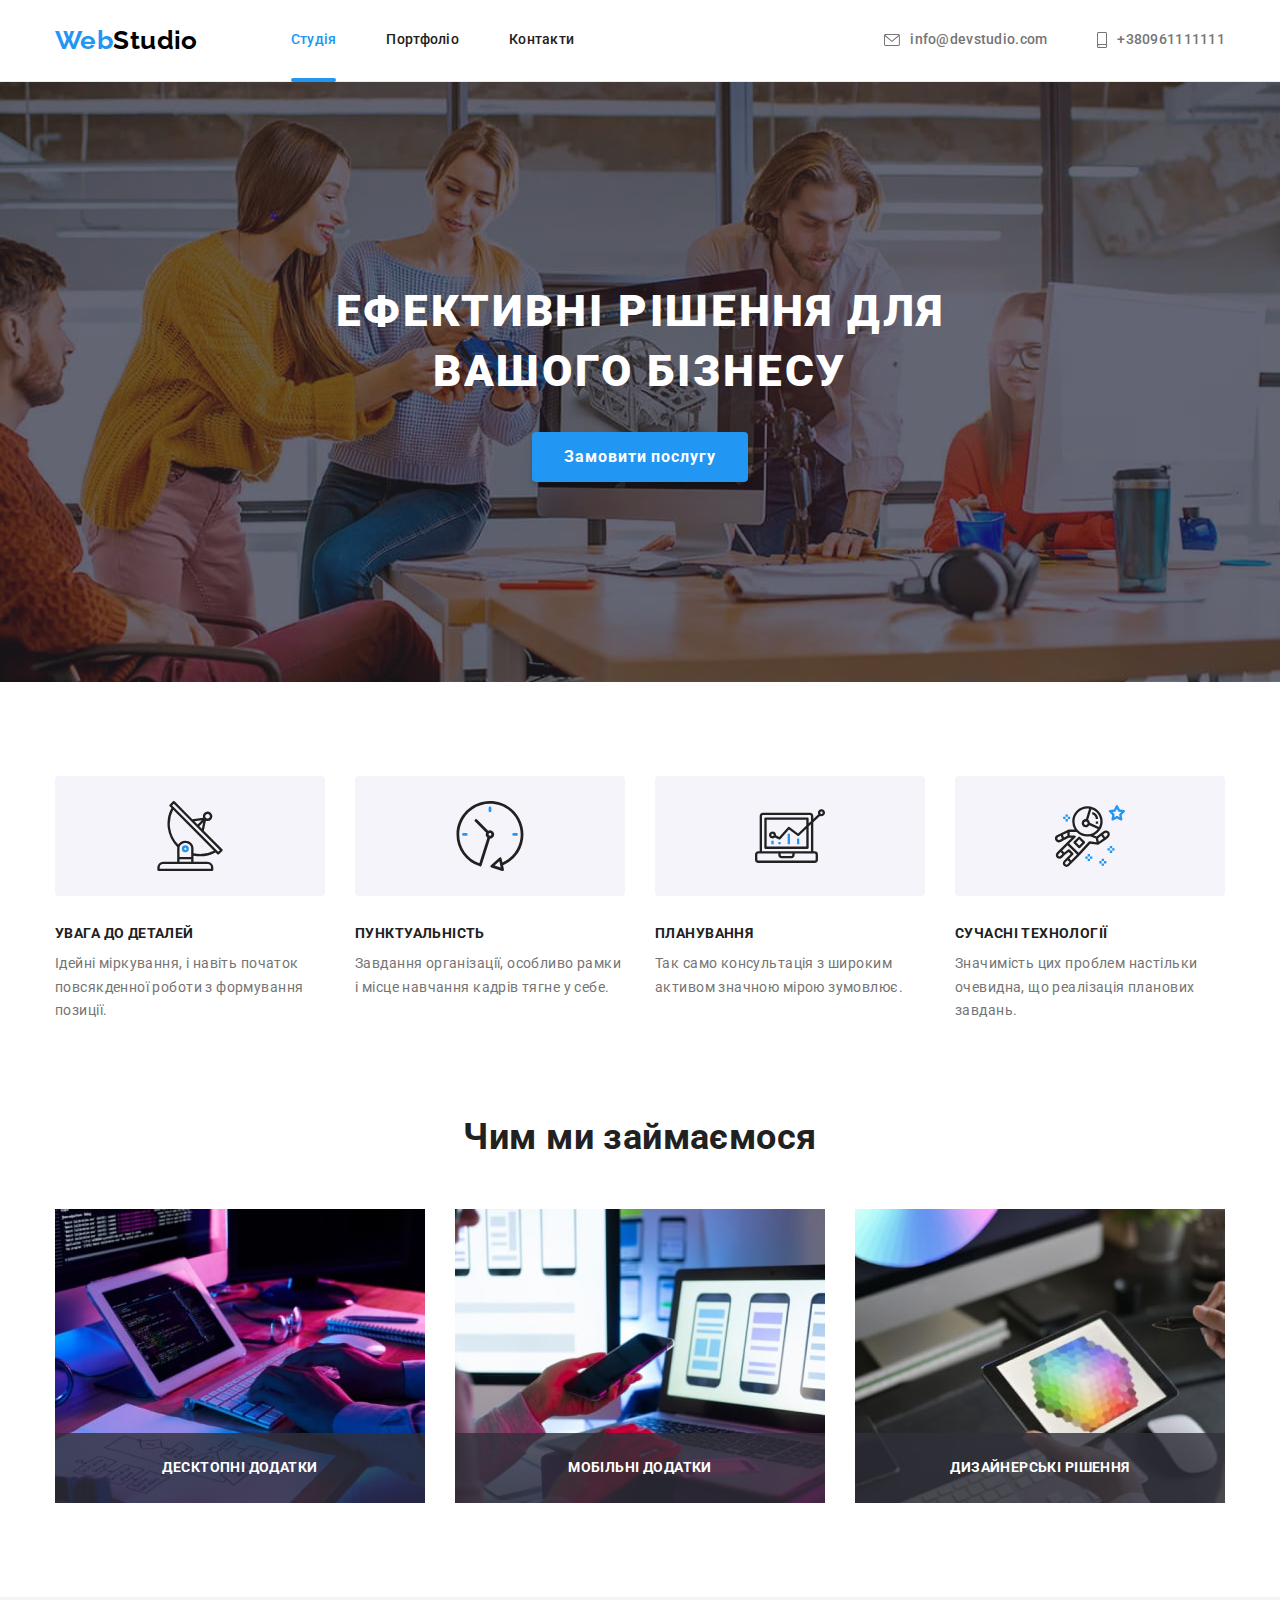
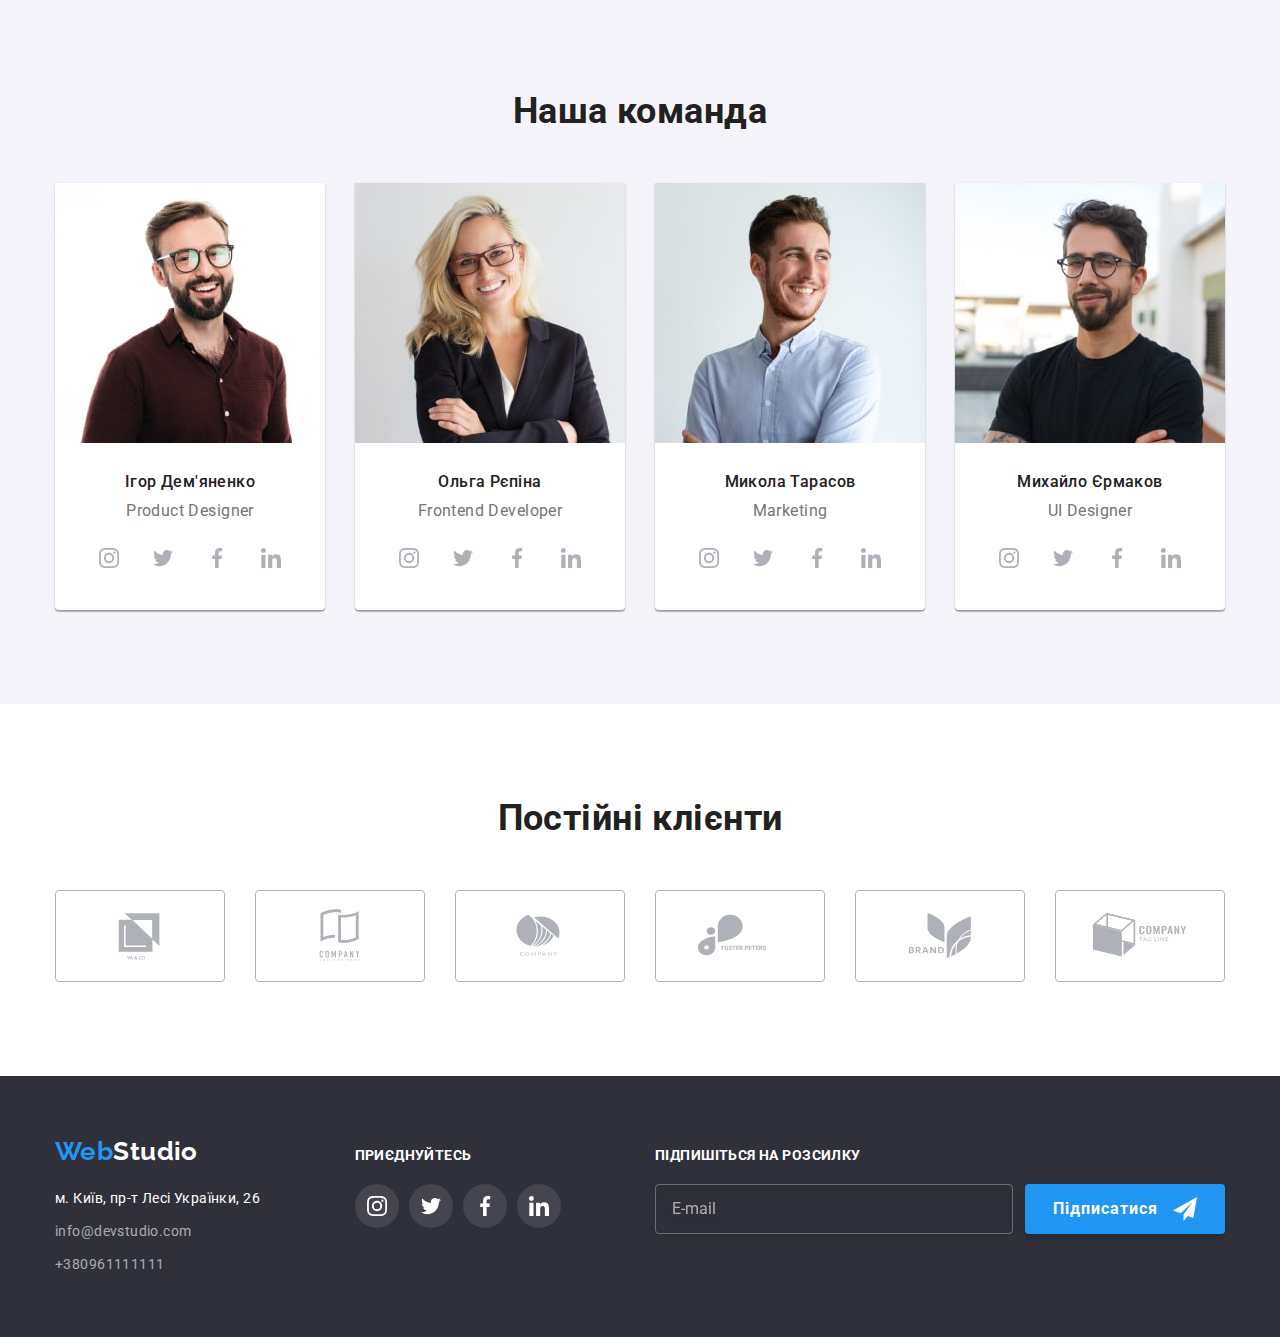
==== commit eed48613: "Finish 6HW" ====
--- a/index.html
+++ b/index.html
@@ -67,7 +67,7 @@
         <section class="features-section">
             <div class="container">
 
-                <h2 class="hidden">Особливості</h2>
+                <h2 class="visually-hidden ">Особливості</h2>
 
                 <ul class="list specialty-list">
 
@@ -459,9 +459,34 @@
                     </li>
                 </ul>
             </div>
+
+
+            <!-- __________________________________________ -->
+
+            <div class="footer-subscribe">
+
+                <p class="subscribe-title">Підпишіться на розсилку</p>
+
+                <form class="subscribe-form">
+
+                    <label class="subscribe-form-field">
+
+                        <input type="email" class="subscribe-form-input" required name="sub-email" placeholder="E-mail">
+
+                    </label>
+                    <button type="submit" class="subscribe-form-btn">
+                        Підписатися
+                        <svg class="modal-close-icon" width="24" height="24">
+                            <use href="./images/icons.svg#icon-send"></use>
+                        </svg>
+                    </button>
+                </form>
+
+            </div>
+
         </div>
     </footer>
-    <div class="backdrop" data-modal>
+    <div class="backdrop is-hidden" data-modal>
         <div class="modal">
             <button type="button" class="modal-close-btn" data-modal-close>
                 <svg class="modal-close-icon" width="18" height="18">
@@ -521,11 +546,11 @@
                 </label>
 
                 <label class="modal-form-check-field">
-                    <input type="checkbox" class="modal-form-check" required name="user-policy">
-                    <svg class="modal-form-own-checkbox">
+                    <input type="checkbox" class="modal-form-check visually-hidden" required name="user-policy">
+                    <svg class="modal-form-own-checkbox" width="16px" height="15px">
                         <use class="modal-form-own-checkbox-icon" href="./images/icons.svg#icon-check"></use>
                     </svg>
-                    Погоджуюся з розсилкою та приймаю <a href="#">Умови договору</a>
+                    Погоджуюся з розсилкою та приймаю &nbsp;<a href="#" class="license-link">Умови договору</a>
 
                 </label>
 
--- a/css/styles.css
+++ b/css/styles.css
@@ -62,7 +62,7 @@
 address {
     font-style: normal;
 }
-.hidden {
+.visually-hidden {
     position: absolute;
     white-space: nowrap;
     width: 1px;
@@ -567,11 +567,11 @@
 .bottom-wrap {
     display: flex;
     align-items: baseline;
+    justify-content: space-between;
 }
 .footer-join {
     display: flex;
     flex-direction: column;
-    margin-left: 70px;
 }
 .footer-social-list {
     display: flex;
@@ -667,6 +667,11 @@
 .modal-form-field {
     margin-bottom: 10px;
 }
+/* .modal-form-field:last-child { */
+.modal-form-field:nth-child(4) {
+    margin-bottom: 20px;
+}
+
 .modal-form-field-desk {
     display: block;
     font-size: 12px;
@@ -731,15 +736,15 @@
 .modal-form-check-field {
     display: flex;
     align-items: center;
+    justify-content: center;
     margin-bottom: 30px;
-}
-.modal-form-check {
-    position: absolute;
-    appearance: none;
+    line-height: 1.71;
+    color: var(--alternative-font-color);
+}
+.license-link {
+    color: var(--main-logo-color);
 }
 .modal-form-own-checkbox {
-    width: 16px;
-    height: 15px;
     border: 1px solid var(--primary-font-color);
     border-radius: 2px;
     cursor: pointer;
@@ -759,9 +764,95 @@
     fill: var(--secondary-font-color);
 }
 .modal-form-check:focus + .modal-form-own-checkbox {
-    /* box-shadow: 0 0 0 2px rgba(0, 0, 255, 0.5); */
+    box-shadow: 0 0 0 2px rgba(0, 0, 255, 0.5);
     /* box-shadow: 0 0 0 2px rgba(33, 150, 243, 0.9); */
     transition-property: box-shadow;
     transition-duration: var(--transition-time);
     transition-timing-function: var(--transition-function);
 }
+
+.modal-form-submit {
+    background-color: var(--main-logo-color);
+    font-weight: 700;
+    font-size: 16px;
+    line-height: 1.88;
+    display: block;
+    letter-spacing: 0.06em;
+    color: var(--secondary-font-color);
+    margin-left: auto;
+    margin-right: auto;
+    min-width: 200px;
+    min-height: 50px;
+    border-radius: 4px;
+    box-shadow: 0px 4px 4px var(--btn-box-shadow-color);
+    transition-property: background-color;
+    transition-duration: var(--transition-time);
+    transition-timing-function: var(--transition-function);
+}
+
+.modal-form-submit:hover,
+.modal-form-submit:focus {
+    background: var(--modal-open-btn-background-color);
+}
+/* _____________________FOOTER_SUB */
+
+.footer-subscribe {
+    display: flex;
+    flex-direction: column;
+}
+.subscribe-title {
+    margin-bottom: 20px;
+    font-weight: 700;
+    line-height: 1.14;
+    text-transform: uppercase;
+    color: var(--secondary-font-color);
+}
+.subscribe-form {
+    display: flex;
+}
+.subscribe-form-input {
+    width: 358px;
+    height: 50px;
+    background-color: transparent;
+    border: 1px solid rgba(255, 255, 255, 0.3);
+    filter: drop-shadow(0px 4px 4px rgba(0, 0, 0, 0.15));
+    border-radius: 4px;
+    padding: 15px 16px;
+    color: var(--secondary-font-color);
+}
+.subscribe-form-input:hover {
+    border-color: var(--secondary-font-color);
+    transition-property: border-color;
+    transition-duration: var(--transition-time);
+    transition-timing-function: var(--transition-function);
+}
+.subscribe-form-input::placeholder {
+    font-size: 16px;
+    line-height: 1.25;
+    color: var(--bottom-address-tel-mail-color);
+}
+.subscribe-form-btn {
+    display: flex;
+    justify-content: space-between;
+    align-items: center;
+    background-color: var(--main-logo-color);
+    font-weight: 700;
+    font-size: 16px;
+    line-height: 1.88;
+    letter-spacing: 0.06em;
+    color: var(--secondary-font-color);
+    margin-left: 12px;
+    padding: 10px 28px;
+    min-width: 200px;
+    min-height: 50px;
+    border-radius: 4px;
+    box-shadow: 0px 4px 4px var(--btn-box-shadow-color);
+    transition-property: background-color;
+    transition-duration: var(--transition-time);
+    transition-timing-function: var(--transition-function);
+    fill: currentColor;
+}
+.subscribe-form-btn:hover,
+.subscribe-form-btn:focus {
+    background: var(--modal-open-btn-background-color);
+}
